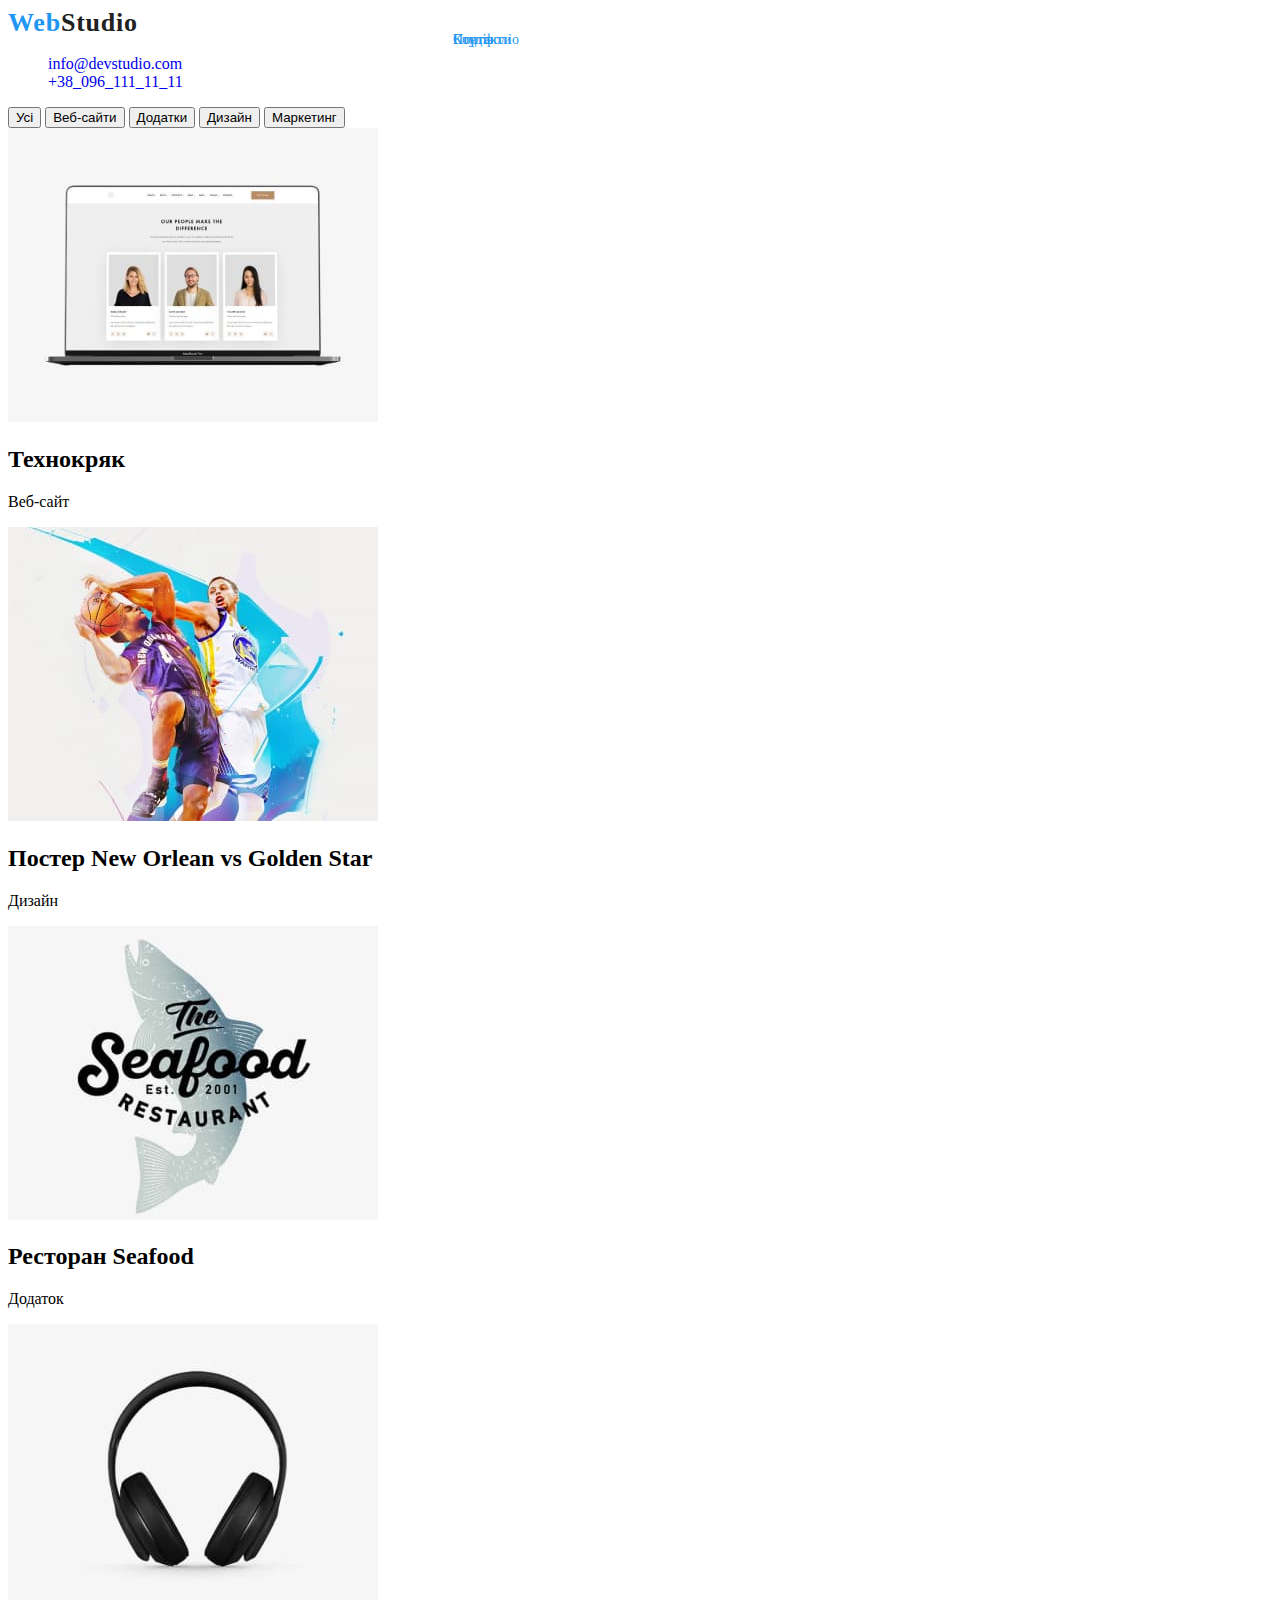
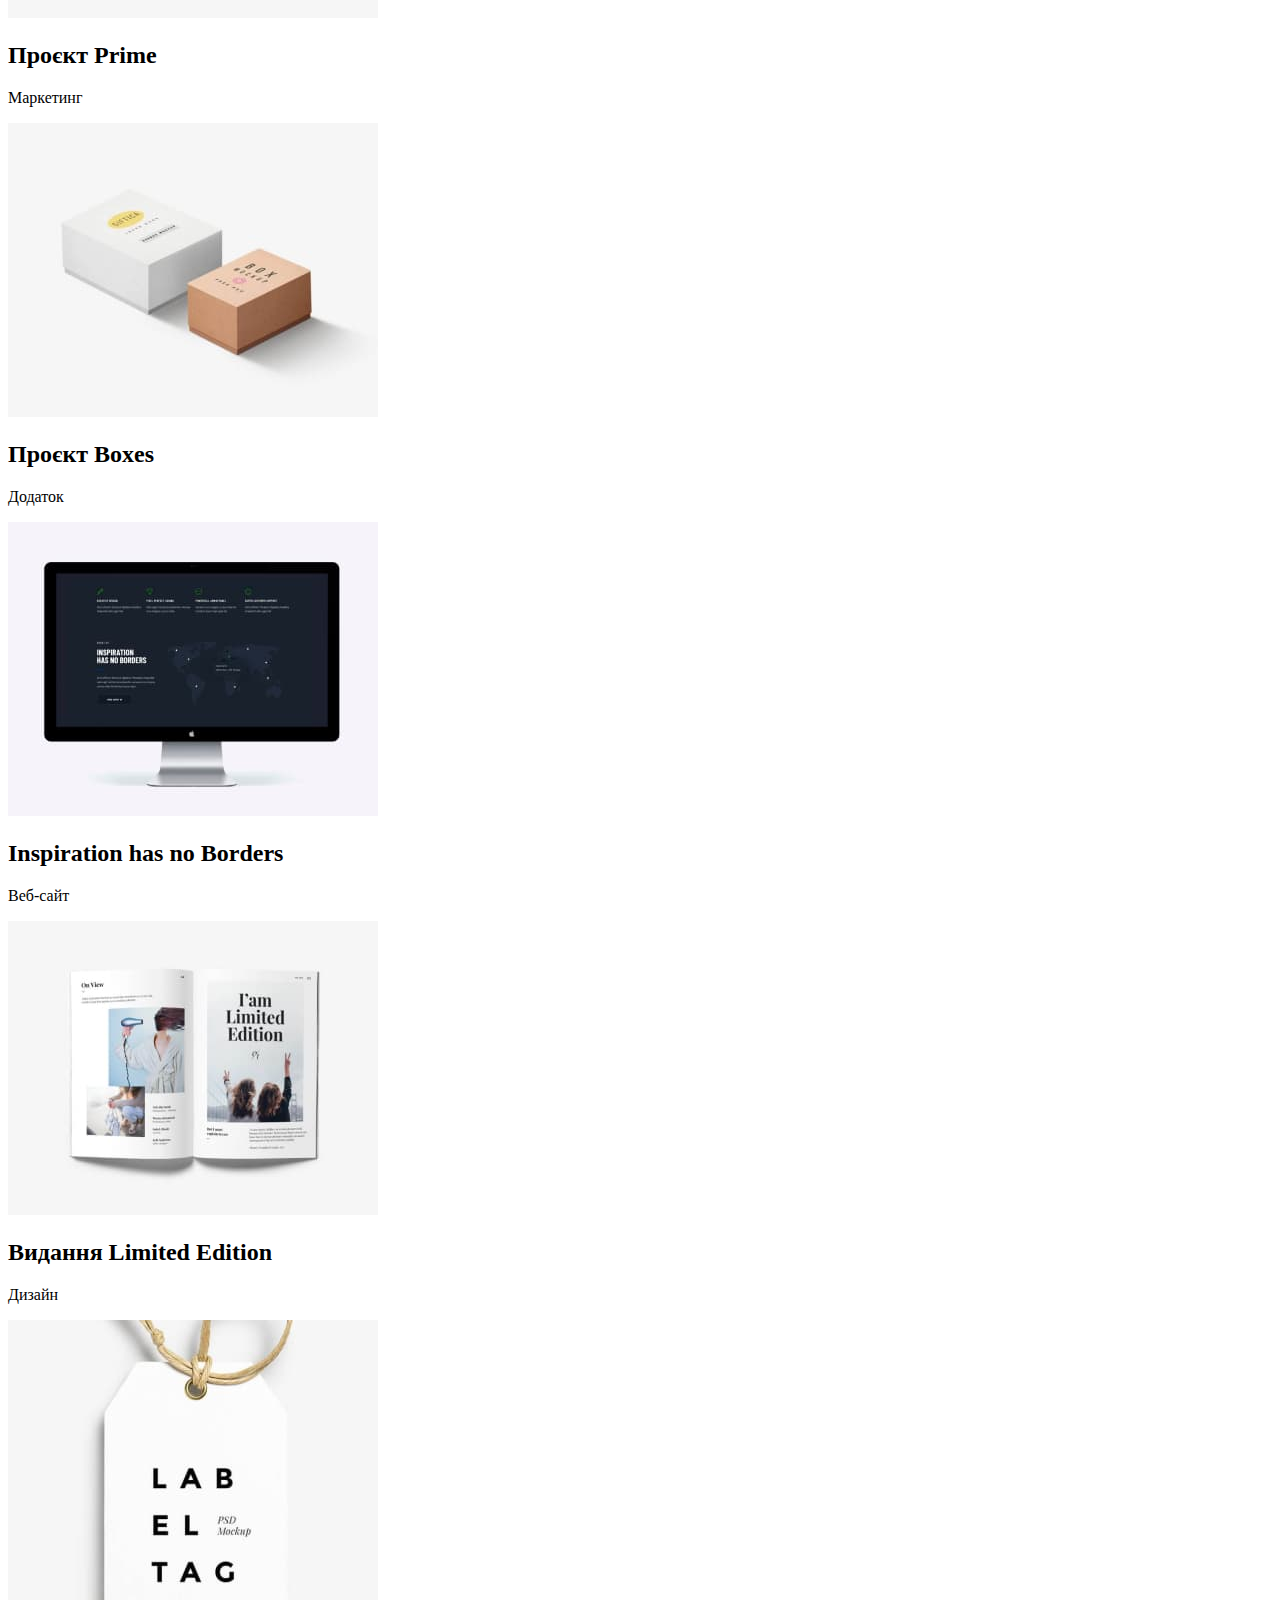
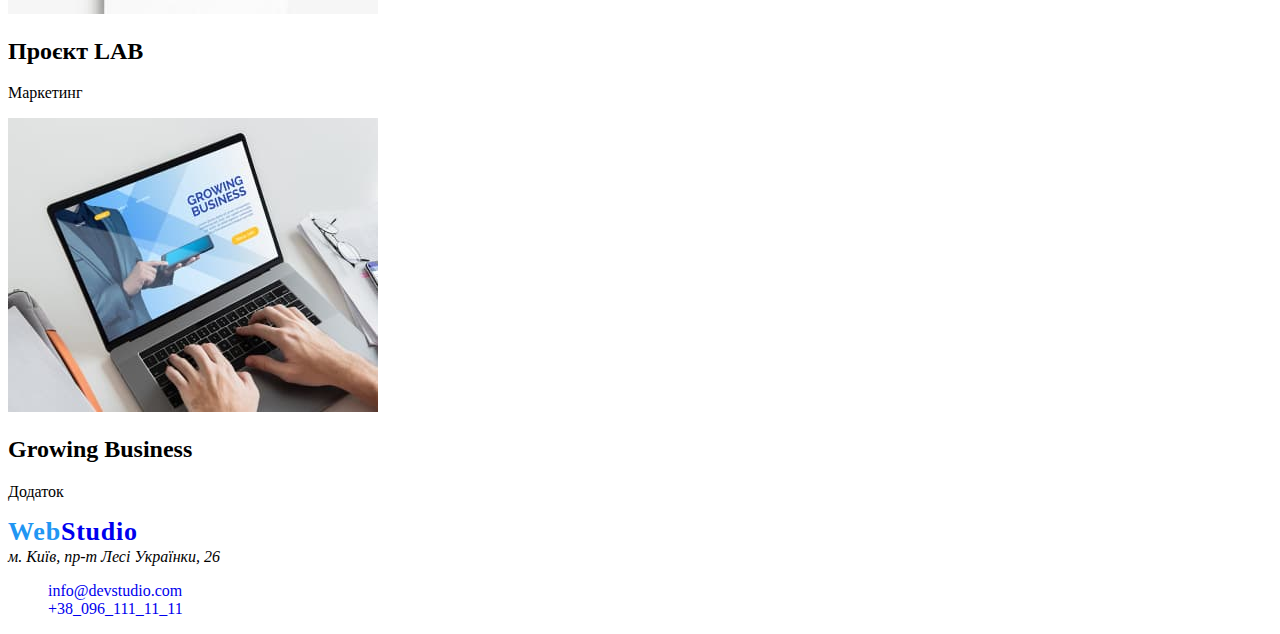
==== portfolio.html @ 914f472a "no apdate" ====
<!DOCTYPE html>
<html lang="uk">

<head>
    <meta charset="UTF-8">
    <meta http-equiv="X-UA-Compatible" content="IE=edge">
    <meta name="viewport" content="width=device-width, initial-scale=1.0">
    <title>Портфоліо</title>

    <link href="https: //fonts.googleapis.com/css2?family= Raleway :wght@700 & display=swap" rel="stylesheet">
    <link
        href="https: //fonts.googleapis.com/css2?family= Roboto & display семья = Робото: вес @ 400; 500; 700; 900 & swap"
        rel="stylesheet">
    <link href="https://fonts.googleapis.com/css2?family=Oleo+Script:wght@400;700&display=swap" rel="stylesheet">
    <link rel="stylesheet" href="./css/style.css">
</head>


<body>
    <header>
        <a href="./">
            <span class="logo-web">Web</span><span class="logo-studio">Studio</span>
        </a>
        <nav class="nav">
            <ul class="site-nav">
                <li><a href="./index.html" class="nav-list">Студія</a></li>
                <li><a href="./portfolio.html" class="nav-list">Портфоліо</a></li>
                <li><a href="" class="nav-list">Контакти</a></li>
            </ul>

            <ul class="List contacts-link">
                <li><a href="mailto:" class="contacts-link">info@devstudio.com</a></li>
                <li><a href="tel:+38_096_111_11_11" class="contacts-link">+38_096_111_11_11</a></li>
            </ul>
        </nav>
    </header>

    <main>
        <button type="button">Усі</button>
        <button type="button">Веб-сайти</button>
        <button type="button">Додатки</button>
        <button type="button">Дизайн</button>
        <button type="button">Маркетинг</button>
        <div>
            <section>
                <img src="./images/img_1.jpg" alt="наші люди роблять різницю" width="370">
                <h2>Технокряк</h2>
                <p>Веб-сайт</p>
            </section>
            <section>
                <img src="./images/img_2.jpg" alt="Постер баскетболу" width="370">
                <h2>Постер New Orlean vs Golden Star</h2>
                <p>Дизайн</p>
            </section>
            <section>
                <img src="./images/img_3.jpg" alt="Ресторан морской їжі" width="370">
                <h2>Ресторан Seafood</h2>
                <p>Додаток</p>
            </section>
            <section>
                <img src="./images/img_4.jpg" alt="чорні навушники" width="370">
                <h2>Проєкт Prime</h2>
                <p>Маркетинг</p>
            </section>
            <section>
                <img src="./images/img_5.jpg" alt="дві коробки" width="370">
                <h2>Проєкт Boxes</h2>
                <p>Додаток</p>
            </section>
            <section>
                <img src="./images/img_6.jpg" alt="чорний монітор" width="370">
                <h2>Inspiration has no Borders</h2>
                <p>Веб-сайт</p>
            </section>
            <section>
                <img src="./images/img_7.jpg" alt="журнал" width="370">
                <h2>Видання Limited Edition</h2>
                <p>Дизайн</p>
            </section>
            <section>
                <img src="./images/img_8.jpg" alt="бірка" width="370">
                <h2>Проєкт LAB</h2>
                <p>Маркетинг</p>
            </section>
            <section>
                <img src="./images/img_9.jpg" alt="ноутбук" width="370">
                <h2>Growing Business</h2>
                <p>Додаток</p>
            </section>

        </div>
    </main>
</body>

<footer class="footer">
    <a href="./">
        <span class="logo-web">Web</span><span class="logo-footer">Studio</span></a>
    <address>м. Київ, пр-т Лесі Українки, 26</address>
    <ul class="List contacts-link">
        <li><a href="mailto:" class="contacts-link">info@devstudio.com</a></li>
        <li><a href="tel:+38_096_111_11_11" class="contacts-link">+38_096_111_11_11</a></li>
    </ul>
</footer>


</html>
---- css/style.css ----
:root {
--primery-text-color: #212121;
--sekondary-text-color:#757575;
--page-color: #F5F5F5;;
--blue-color: #2196F3;
--section-backghround-color: #FFFFFF;
--secondary-backghround-color: #F5F4FA;
--footer-color: #2F303A;
}

ul {
    list-style: none;
}
a {
    text-decoration: none;
}

.vissualy-hidden {
    position: absolute;
    white-space: nowrap;
    width: 1px;
    height: 1px;
    overflow: hidden;
    border: 0;
    padding: 0;
    clip: rect(0 0 0 0);
    clip-path: inset(50%);
    margin: -1px;
}

.page {
background: var(--page-color);
}

/* logo */

.logo-web {
    font-family: 'Raleway';
    color: var(--blue-color);
    font-style: normal;
    font-weight: 700;
    font-size: 26px;
    line-height: 1.19;
    letter-spacing: 0.03em;
}

.logo-studio {
    font-family: 'Raleway';
    color: var(--primery-text-color);
    font-style: normal;
    font-weight: 700;
    font-size: 26px;
    line-height: 1.19;
    letter-spacing: 0.03em;
}


.logo-footer {
    font-family: 'Raleway';
        color: var(--white-color);
        font-style: normal;
        font-weight: 700;
        font-size: 26px;
        line-height: 1.19;
        letter-spacing: 0.03em;
}

 /* Верхня лінія */


.page {
    background-color: var(--white-color);
}

.site-nav :hover :focus
{
    color: var(--blue-color);
}

 .site-nav .nav-list {
    font-family: 'Roboto';
    color: var(--blue-color);
        font-style: normal;
        font-weight: 500;
        font-size: 14px;
        line-height: 1.14;
        letter-spacing: 0.02em;
        position: absolute;
            width: 45px;
            height: 16px;
            left: 453px;
            top: 32px;
 }
 .site-nav .nav-list-clients {
font-family: 'Roboto';
color: var(--primery-text-color);
    font-style: normal;
    font-weight: 500;
    font-size: 14px;
    line-height: 1.14;
    letter-spacing: 0.02em;
    position: absolute;
        width: 72px;
        height: 16px;
        left: 548px;
        top: 32px;
 }

 .site-nav .nav-list-client {
    font-family: 'Roboto';
    color: var(--primery-text-color);
        font-style: normal;
        font-weight: 500;
        font-size: 14px;
        line-height: 1.14;
        letter-spacing: 0.02em;
        position: absolute;
            width: 64px;
            height: 16px;
            left: 670px;
            top: 32px;
 }

 .list-contacts .contacts-link {
    font-family: 'Roboto';
    color: var(--blue-color);
        font-style: normal;
        font-weight: 500;
        font-size: 14px;
        line-height: 1.14;
        letter-spacing: 0.02em;
        position: absolute;
            width: 135px;
            height: 16px;
            left: 1078px;
            top: 32px;

 }
 .list-contacts .contact-link {
        font-family: 'Roboto';
        color: var(--sekondary-text-color);
        font-style: normal;
        font-weight: 500;
        font-size: 14px;
        line-height: 16px;
        letter-spacing: 0.02em;
            position: absolute;
                width: 122px;
                height: 16px;
                left: 1263px;
                top: 32px;
 }

 /* Шапка */


.hero-title {
        font-family: 'Roboto';
        color: var(--section-backghround-color);
        font-style: normal;
        font-weight: 900;
        font-size: 44px;
        line-height: 1.36 ;
        text-align: center;
        letter-spacing: 0.06em;
        text-transform: uppercase;
        left: 28.25%;
            right: 28.25%;
            top: 33.33%;
            bottom: 46.67%;
}

.order-button {
        font-family: 'Roboto';
        color: var(--white-color);
        background: var(--blue-color);
        font-style: normal;
        font-weight: 700;
        font-size: 16px;
        line-height: 1.8 ;
        display: flex;
        align-items: center;
        text-align: center;
        letter-spacing: 0.06em;
        left: 45.25%;
            right: 45.25%;
            top: 60%;
            bottom: 35%;
}

.hero {
    background: var(--footer-color);
    position: absolute;
    width: 1600px;
    height: 600px;
    left: 0px;
    top: 80px;
}

/* Особливості */

 .section .vissualy-hidden

.section-title {
    position: absolute;
        width: 270px;
        height: 16px;
        left: 215px;
        top: 774px;
    
        font-family: 'Roboto';
        font-style: normal;
        font-weight: 700;
        font-size: 14px;
        line-height: 1.14;
        letter-spacing: 0.03em;
        text-transform: uppercase;
}

.subtitle {
    position: absolute;
        width: 270px;
        height: 72px;
        left: 215px;
        top: 800px;
    
        font-family: 'Roboto';
        font-style: normal;
        font-weight: 400;
        font-size: 14px;
        line-height: 1.7;
        letter-spacing: 0.03em;
}
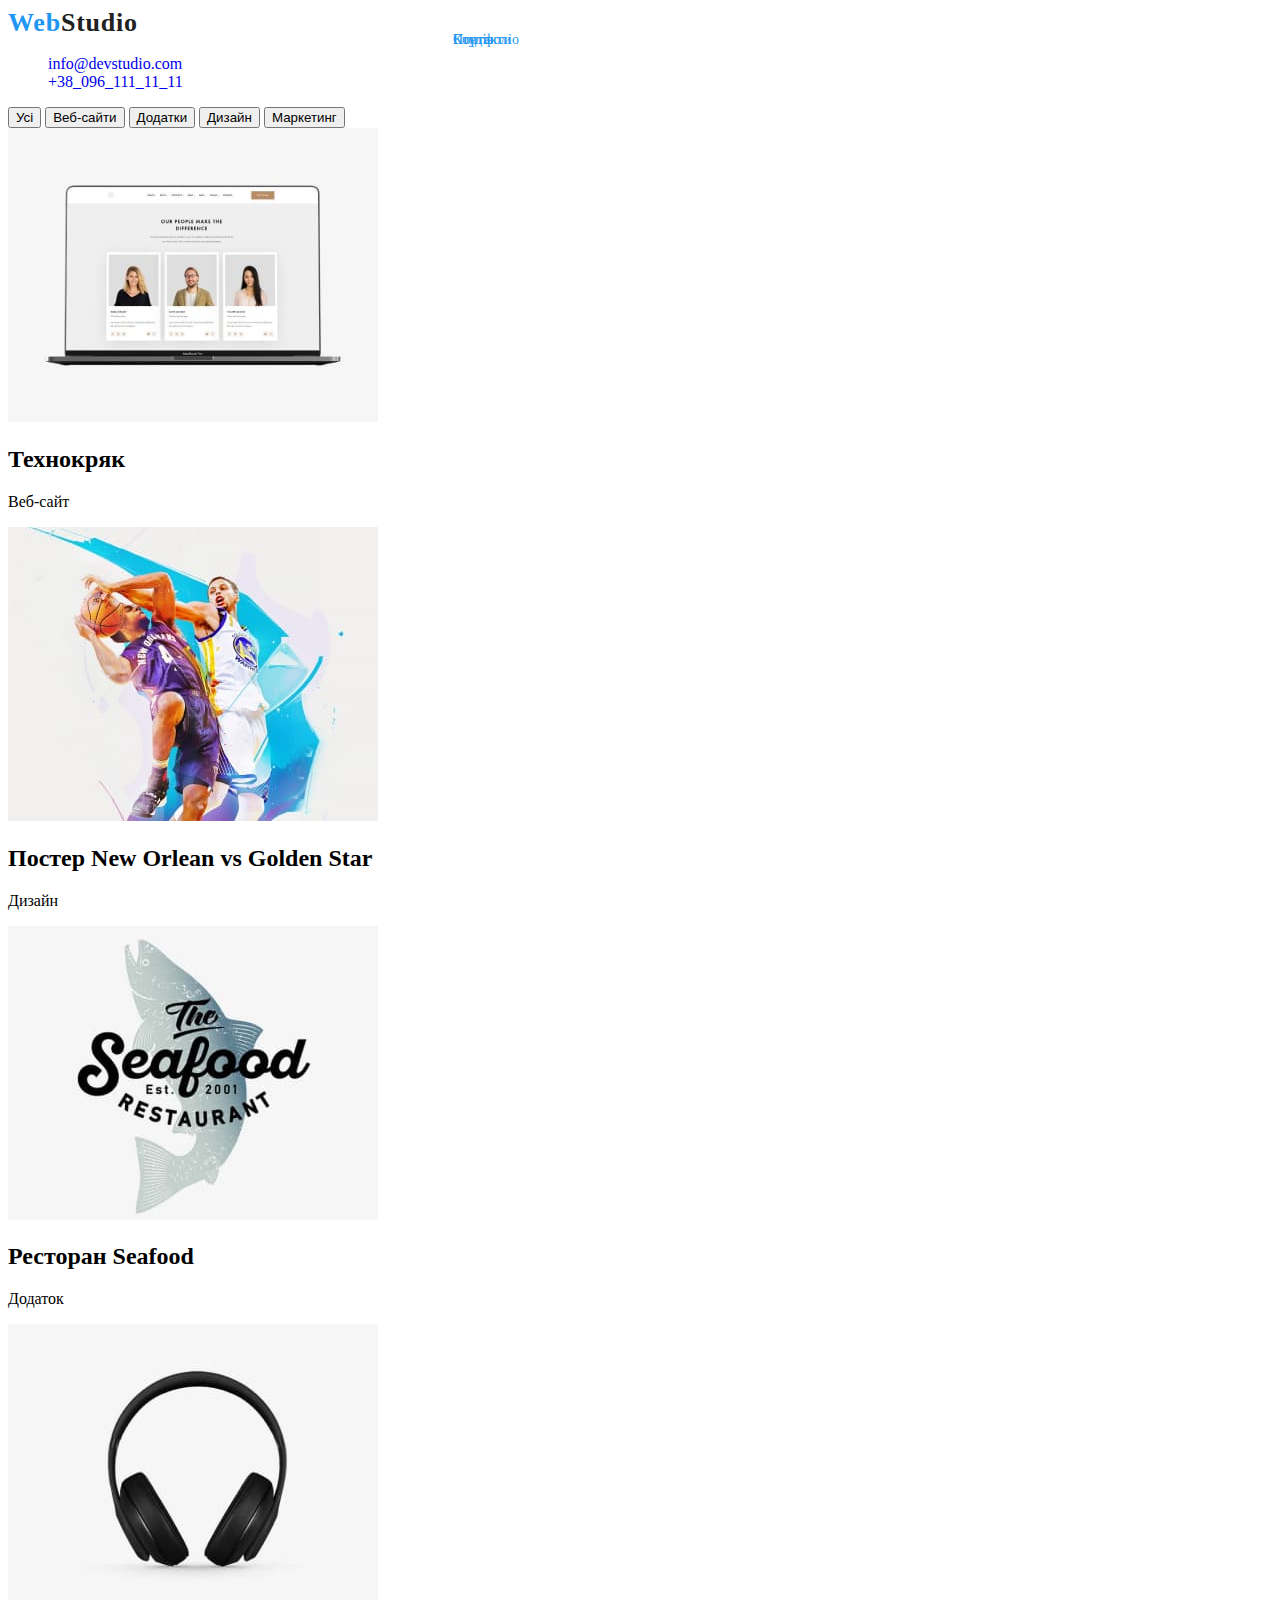
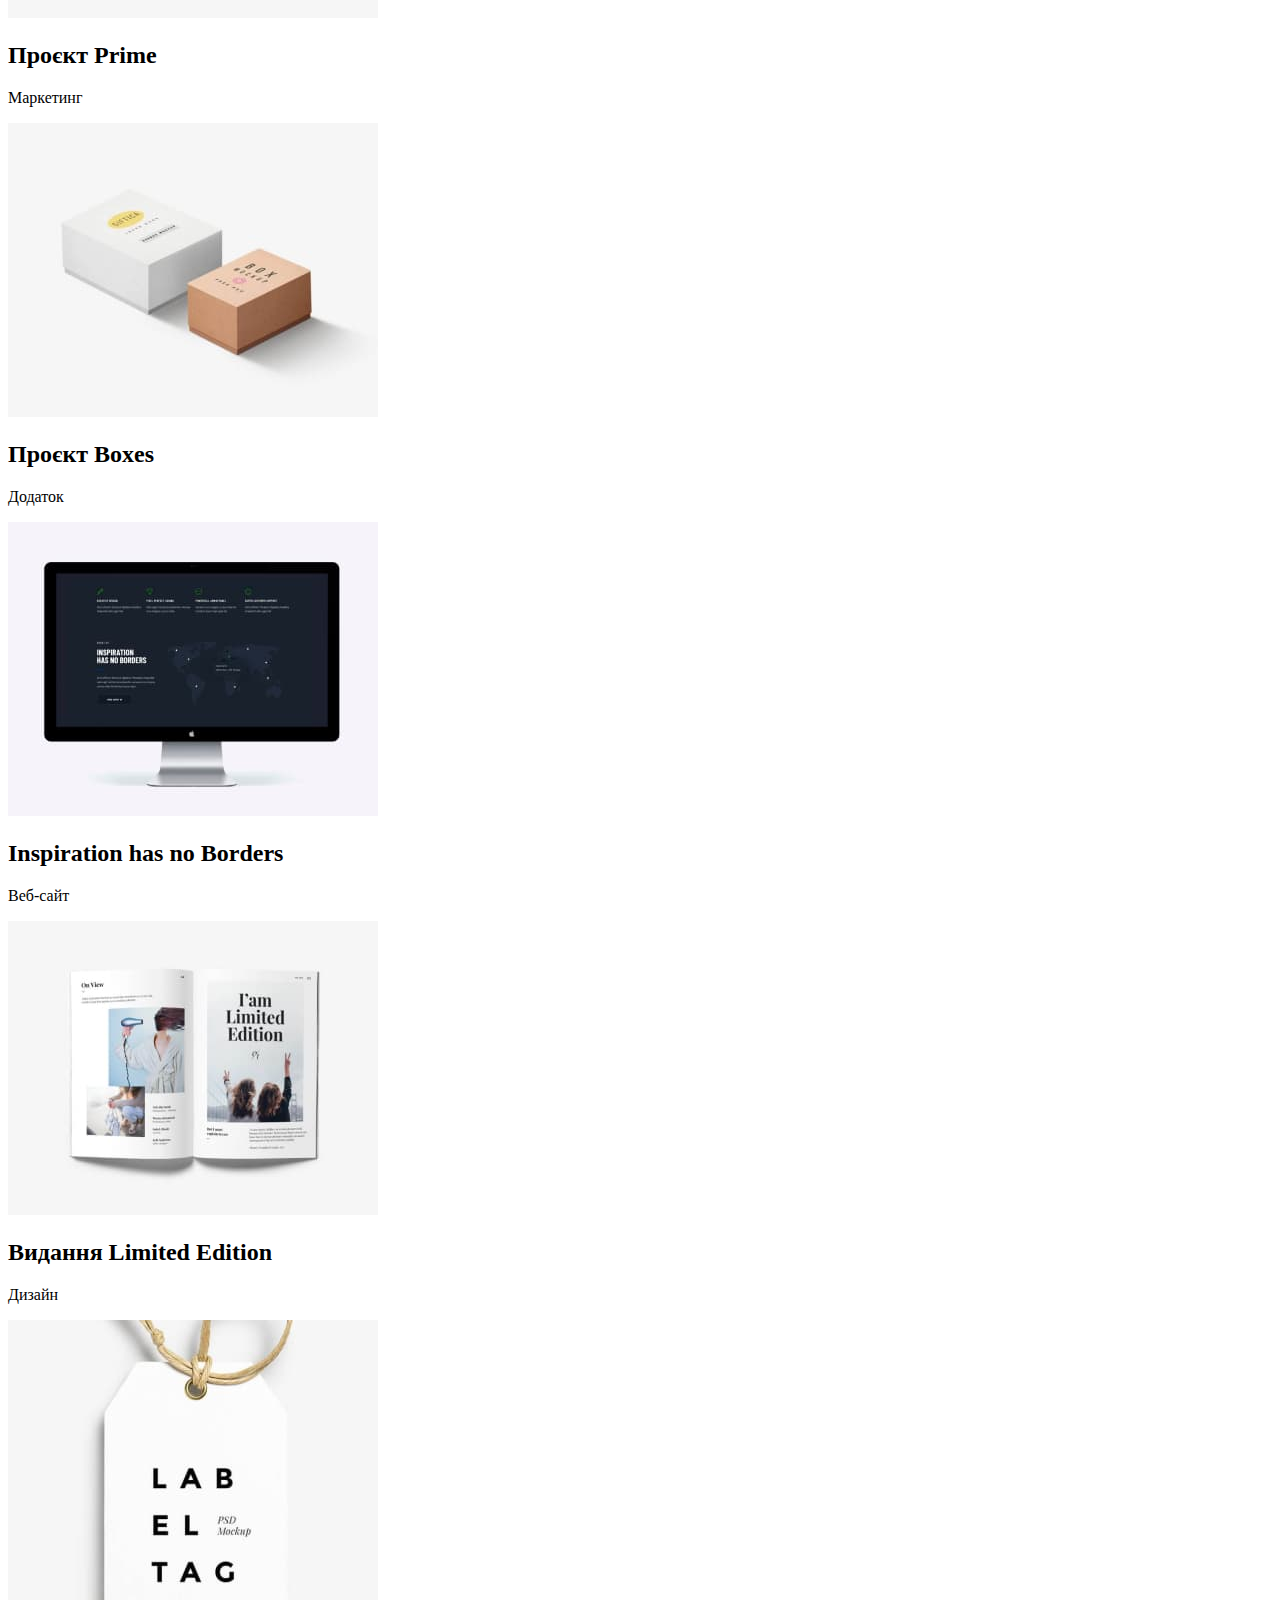
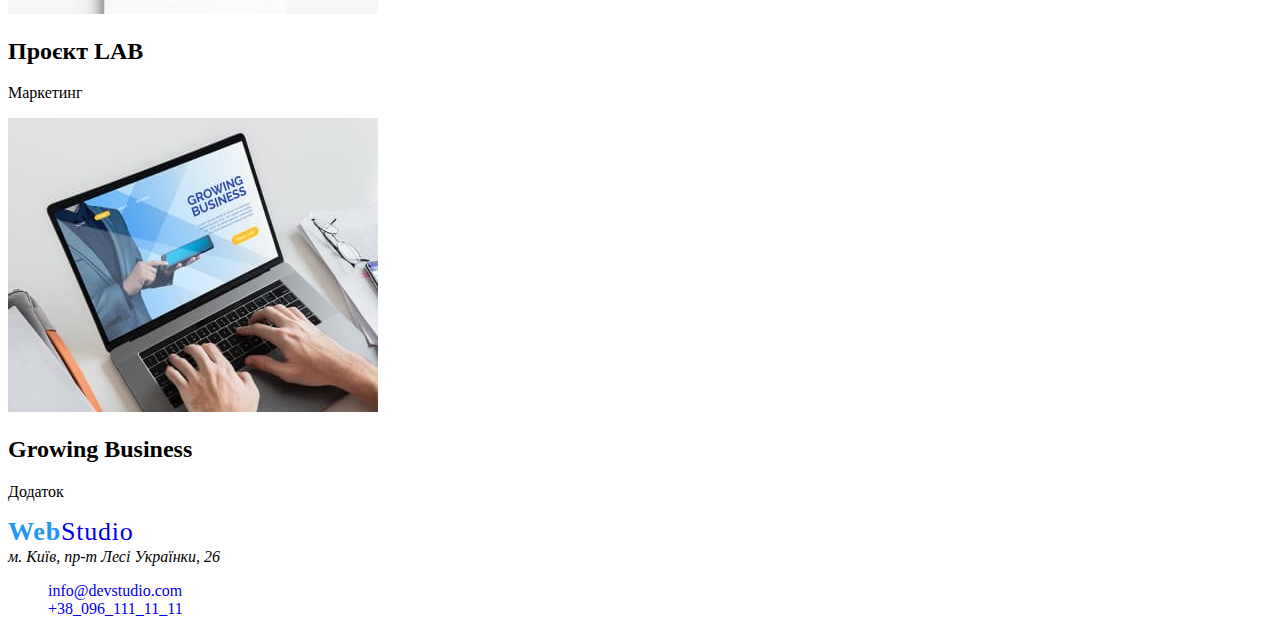
==== commit 58e671d4: "12" ====
--- a/portfolio.html
+++ b/portfolio.html
@@ -17,7 +17,7 @@
 
 
 <body>
-    <header>
+    <header class="page-header">
         <a href="./">
             <span class="logo-web">Web</span><span class="logo-studio">Studio</span>
         </a>
--- a/css/style.css
+++ b/css/style.css
@@ -57,19 +57,19 @@
 
 .logo-footer {
     font-family: 'Raleway';
-        color: var(--white-color);
-        font-style: normal;
-        font-weight: 700;
-        font-size: 26px;
-        line-height: 1.19;
-        letter-spacing: 0.03em;
+        color:var(--section-backghround-color)
+            font-style; normal:
+                font-weight: 700;
+                font-size: 26px;
+                line-height: 1.19;
+                letter-spacing: 0.03em;
 }
 
  /* Верхня лінія */
 
 
 .page {
-    background-color: var(--white-color);
+    background-color: var(--page-color)
 }
 
 .site-nav :hover :focus
@@ -145,29 +145,27 @@
         line-height: 16px;
         letter-spacing: 0.02em;
             position: absolute;
-                width: 122px;
-                height: 16px;
-                left: 1263px;
-                top: 32px;
+            width: 122px;
+            height: 16px;
+            left: 1263px;
+            top: 32px;
  }
 
  /* Шапка */
 
+ .container {
+            color: var(--section-backghround-color);
+    background: var(--footer-color);
+ }
 
 .hero-title {
-        font-family: 'Roboto';
-        color: var(--section-backghround-color);
-        font-style: normal;
         font-weight: 900;
         font-size: 44px;
         line-height: 1.36 ;
         text-align: center;
         letter-spacing: 0.06em;
-        text-transform: uppercase;
-        left: 28.25%;
-            right: 28.25%;
-            top: 33.33%;
-            bottom: 46.67%;
+            text-transform: uppercase;
+
 }
 
 .order-button {
@@ -178,35 +176,19 @@
         font-weight: 700;
         font-size: 16px;
         line-height: 1.8 ;
-        display: flex;
-        align-items: center;
         text-align: center;
-        letter-spacing: 0.06em;
-        left: 45.25%;
-            right: 45.25%;
-            top: 60%;
-            bottom: 35%;
 }
 
 .hero {
-    background: var(--footer-color);
-    position: absolute;
+
     width: 1600px;
     height: 600px;
-    left: 0px;
-    top: 80px;
+
 }
 
 /* Особливості */
 
- .section .vissualy-hidden
-
 .section-title {
-    position: absolute;
-        width: 270px;
-        height: 16px;
-        left: 215px;
-        top: 774px;
     
         font-family: 'Roboto';
         font-style: normal;
@@ -218,11 +200,6 @@
 }
 
 .subtitle {
-    position: absolute;
-        width: 270px;
-        height: 72px;
-        left: 215px;
-        top: 800px;
     
         font-family: 'Roboto';
         font-style: normal;
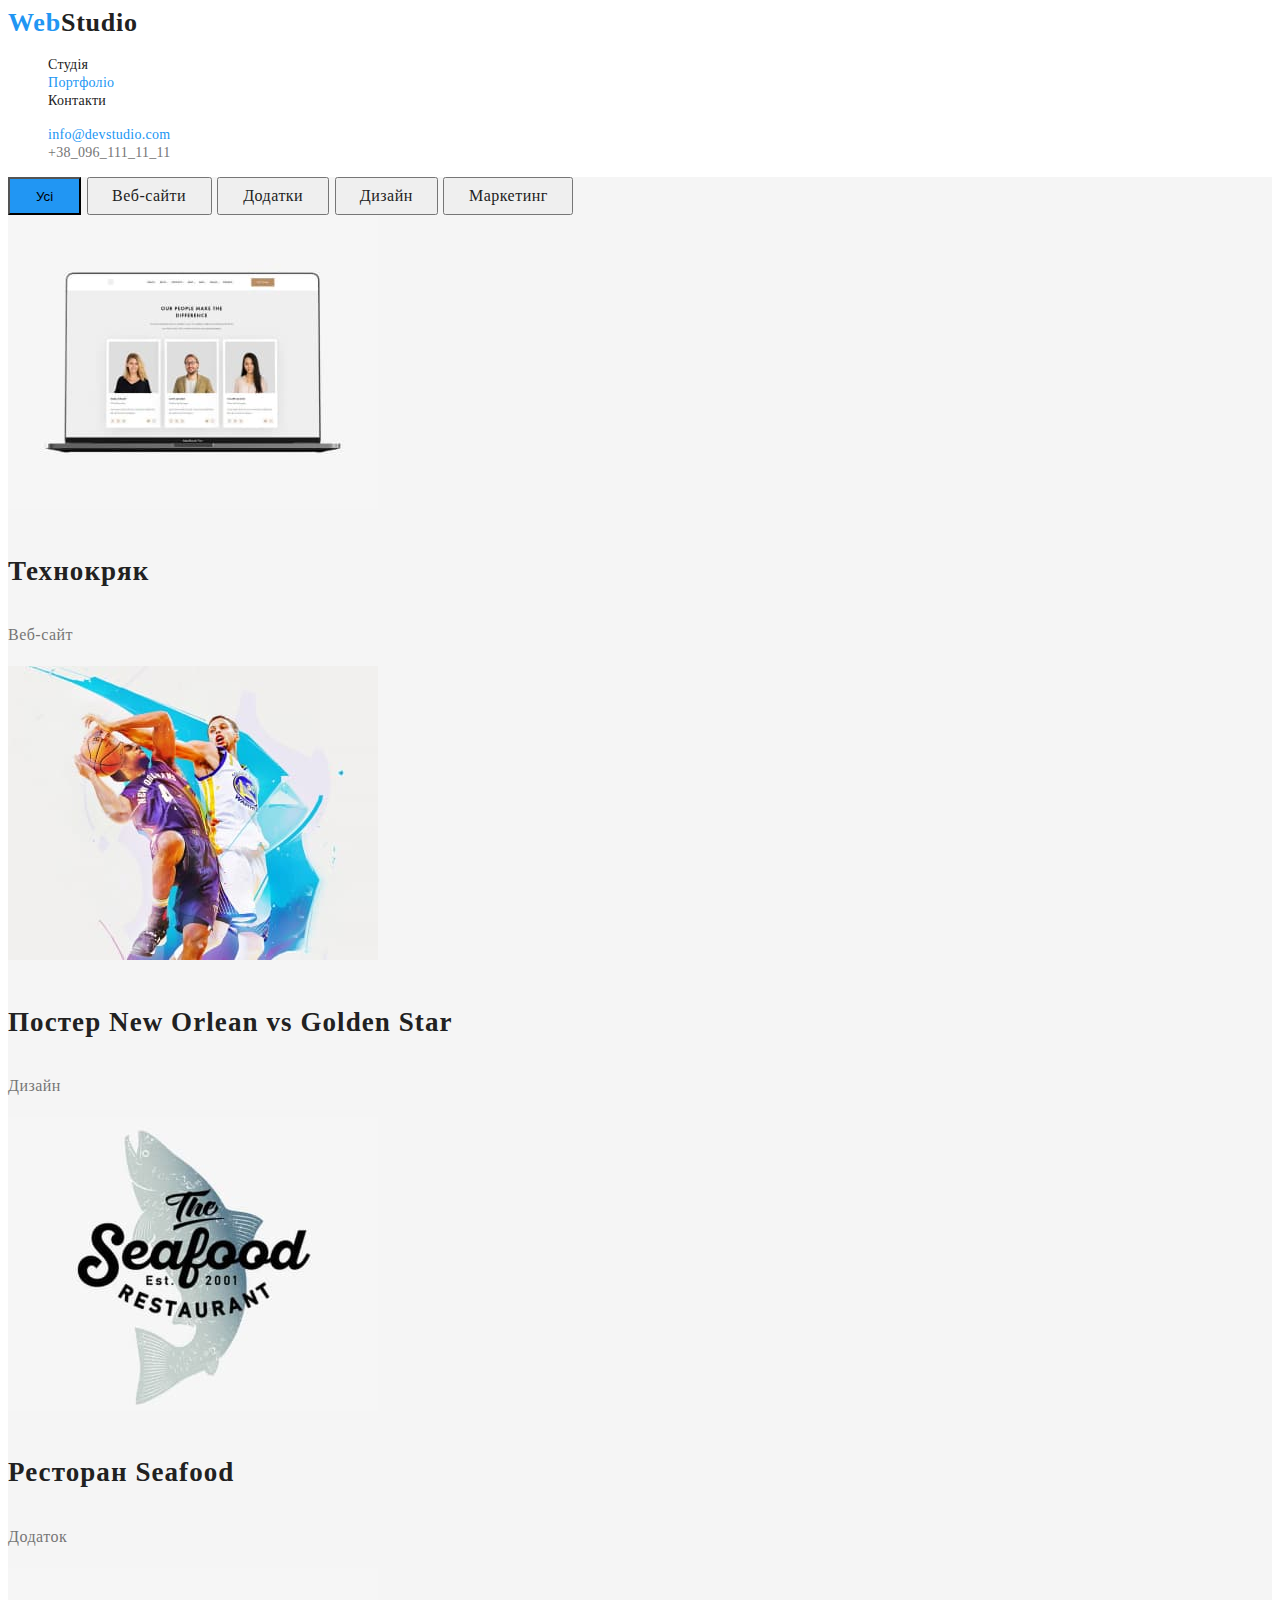
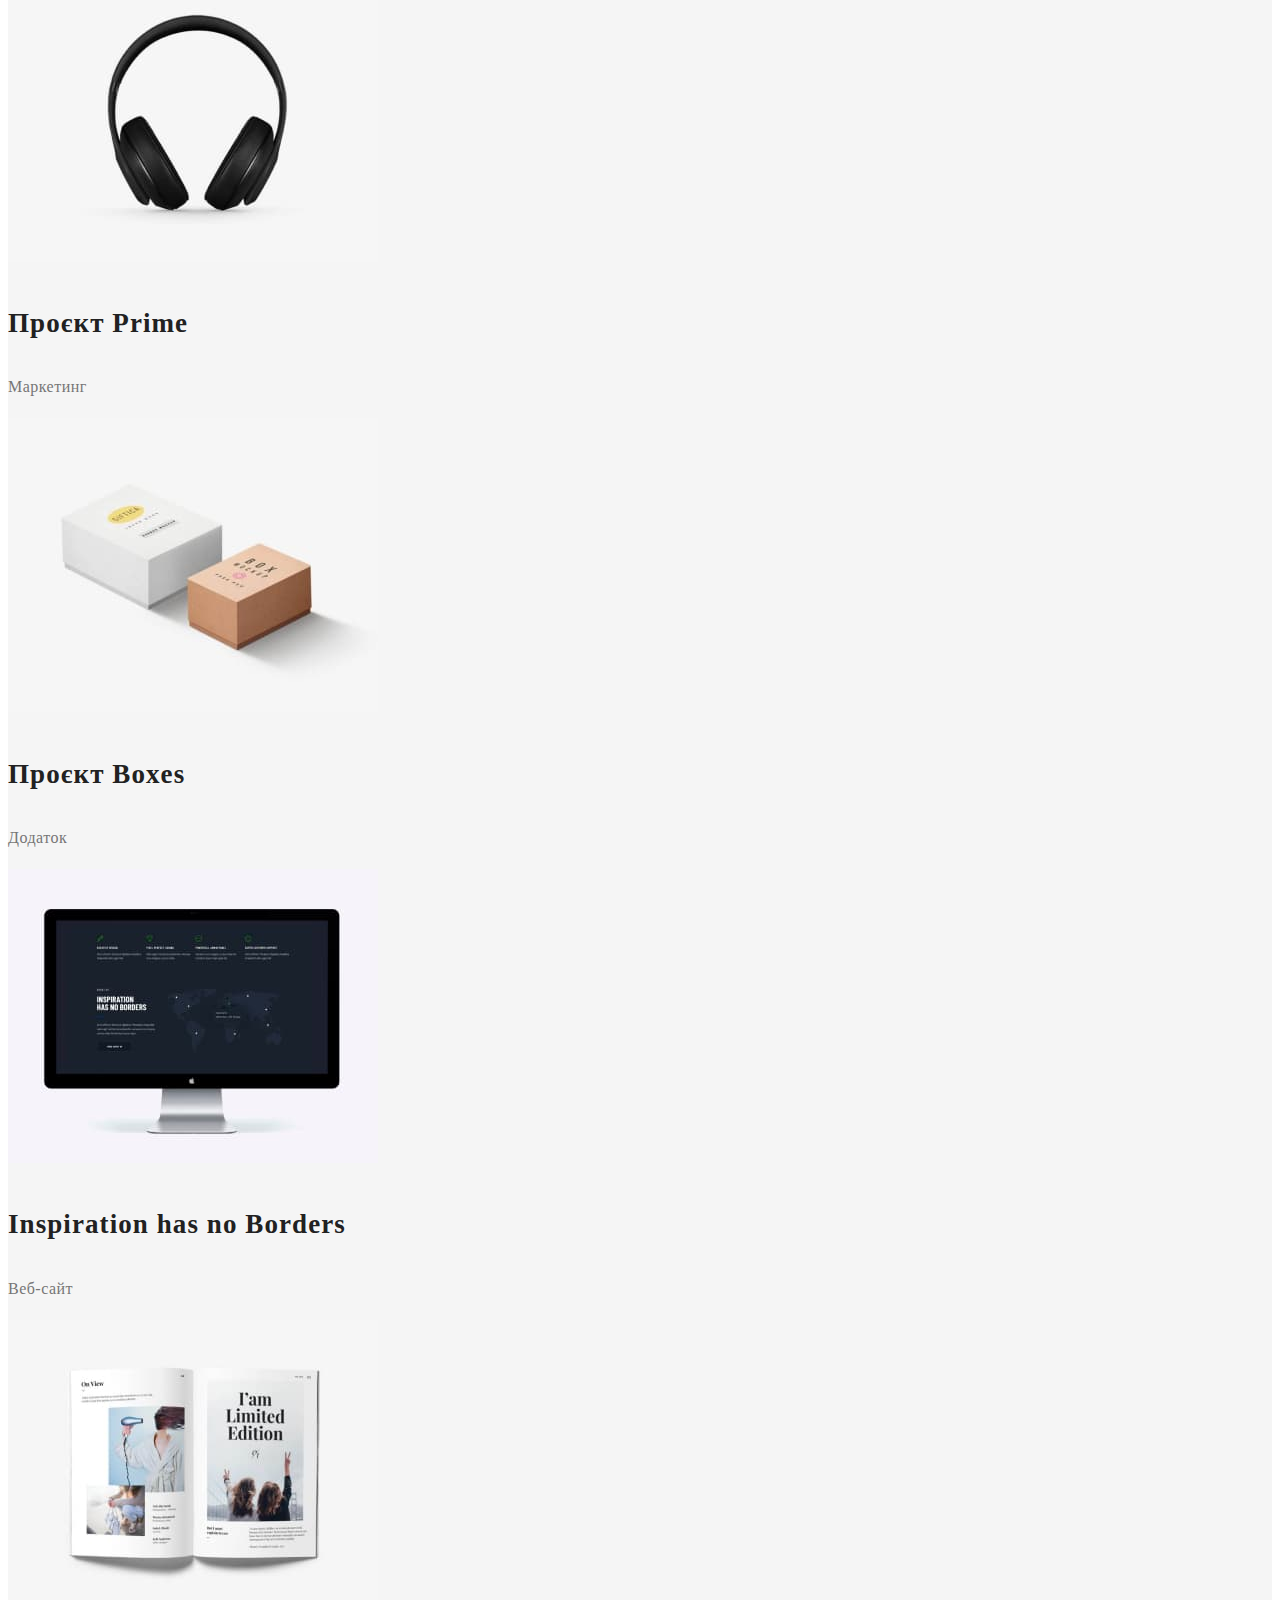
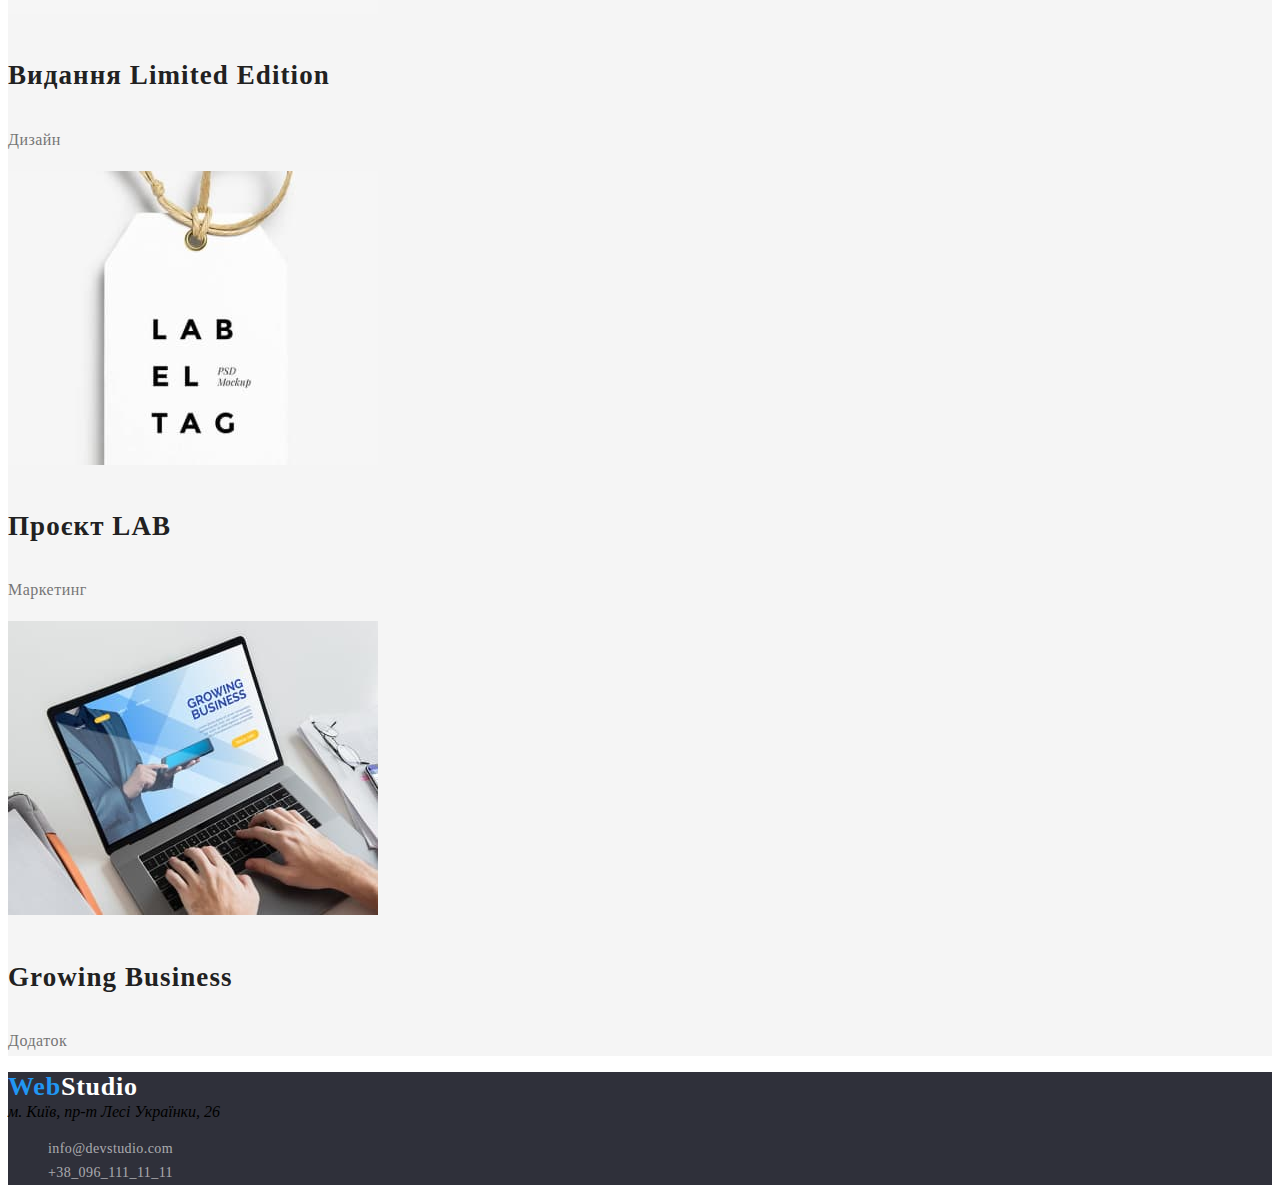
==== commit dda253e7: "update css" ====
--- a/portfolio.html
+++ b/portfolio.html
@@ -23,69 +23,69 @@
         </a>
         <nav class="nav">
             <ul class="site-nav">
-                <li><a href="./index.html" class="nav-list">Студія</a></li>
-                <li><a href="./portfolio.html" class="nav-list">Портфоліо</a></li>
-                <li><a href="" class="nav-list">Контакти</a></li>
+                <li><a href="./index.html" class="nav-studio">Студія</a></li>
+                <li><a href="./portfolio.html" class="list-clients">Портфоліо</a></li>
+                <li><a href="" class="nav-list-client">Контакти</a></li>
             </ul>
 
-            <ul class="List contacts-link">
+            <ul class="list-contacts">
                 <li><a href="mailto:" class="contacts-link">info@devstudio.com</a></li>
-                <li><a href="tel:+38_096_111_11_11" class="contacts-link">+38_096_111_11_11</a></li>
+                <li><a href="tel:+38_096_111_11_11" class="contact-link">+38_096_111_11_11</a></li>
             </ul>
         </nav>
     </header>
 
-    <main>
-        <button type="button">Усі</button>
-        <button type="button">Веб-сайти</button>
-        <button type="button">Додатки</button>
-        <button type="button">Дизайн</button>
-        <button type="button">Маркетинг</button>
+    <main class="main">
+        <button class="button" type="button">Усі</button>
+        <button class="btn" type="button">Веб-сайти</button>
+        <button class="control" type="button">Додатки</button>
+        <button class="dropdown" type="button">Дизайн</button>
+        <button class="type-btn" type="button">Маркетинг</button>
         <div>
             <section>
                 <img src="./images/img_1.jpg" alt="наші люди роблять різницю" width="370">
                 <h2>Технокряк</h2>
-                <p>Веб-сайт</p>
+                <p class="aside">Веб-сайт</p>
             </section>
             <section>
                 <img src="./images/img_2.jpg" alt="Постер баскетболу" width="370">
                 <h2>Постер New Orlean vs Golden Star</h2>
-                <p>Дизайн</p>
+                <p class="aside">Дизайн</p>
             </section>
             <section>
                 <img src="./images/img_3.jpg" alt="Ресторан морской їжі" width="370">
                 <h2>Ресторан Seafood</h2>
-                <p>Додаток</p>
+                <p class="aside">Додаток</p>
             </section>
             <section>
                 <img src="./images/img_4.jpg" alt="чорні навушники" width="370">
                 <h2>Проєкт Prime</h2>
-                <p>Маркетинг</p>
+                <p class="aside">Маркетинг</p>
             </section>
             <section>
                 <img src="./images/img_5.jpg" alt="дві коробки" width="370">
                 <h2>Проєкт Boxes</h2>
-                <p>Додаток</p>
+                <p class="aside">Додаток</p>
             </section>
             <section>
                 <img src="./images/img_6.jpg" alt="чорний монітор" width="370">
                 <h2>Inspiration has no Borders</h2>
-                <p>Веб-сайт</p>
+                <p class="aside">Веб-сайт</p>
             </section>
             <section>
                 <img src="./images/img_7.jpg" alt="журнал" width="370">
                 <h2>Видання Limited Edition</h2>
-                <p>Дизайн</p>
+                <p class="aside">Дизайн</p>
             </section>
             <section>
                 <img src="./images/img_8.jpg" alt="бірка" width="370">
                 <h2>Проєкт LAB</h2>
-                <p>Маркетинг</p>
+                <p class="aside">Маркетинг</p>
             </section>
             <section>
                 <img src="./images/img_9.jpg" alt="ноутбук" width="370">
                 <h2>Growing Business</h2>
-                <p>Додаток</p>
+                <p class="aside">Додаток</p>
             </section>
 
         </div>
@@ -95,10 +95,10 @@
 <footer class="footer">
     <a href="./">
         <span class="logo-web">Web</span><span class="logo-footer">Studio</span></a>
-    <address>м. Київ, пр-т Лесі Українки, 26</address>
+    <address class="addres">м. Київ, пр-т Лесі Українки, 26</address>
     <ul class="List contacts-link">
-        <li><a href="mailto:" class="contacts-link">info@devstudio.com</a></li>
-        <li><a href="tel:+38_096_111_11_11" class="contacts-link">+38_096_111_11_11</a></li>
+        <li><a href="mailto:" class="mail">info@devstudio.com</a></li>
+        <li><a href="tel:+38_096_111_11_11" class="number">+38_096_111_11_11</a></li>
     </ul>
 </footer>
 
--- a/css/style.css
+++ b/css/style.css
@@ -57,12 +57,12 @@
 
 .logo-footer {
     font-family: 'Raleway';
-        color:var(--section-backghround-color)
-            font-style; normal:
-                font-weight: 700;
-                font-size: 26px;
-                line-height: 1.19;
-                letter-spacing: 0.03em;
+        color:var(--section-backghround-color);
+    font-style: normal;
+        font-weight: 700;
+        font-size: 26px;
+        line-height: 1.19;
+        letter-spacing: 0.03em;
 }
 
  /* Верхня лінія */
@@ -72,7 +72,8 @@
     background-color: var(--page-color)
 }
 
-.site-nav :hover :focus
+.page-haeder .site-nav:hover,
+.page-haeder .site-nav:focus
 {
     color: var(--blue-color);
 }
@@ -85,11 +86,7 @@
         font-size: 14px;
         line-height: 1.14;
         letter-spacing: 0.02em;
-        position: absolute;
-            width: 45px;
-            height: 16px;
-            left: 453px;
-            top: 32px;
+
  }
  .site-nav .nav-list-clients {
 font-family: 'Roboto';
@@ -99,11 +96,7 @@
     font-size: 14px;
     line-height: 1.14;
     letter-spacing: 0.02em;
-    position: absolute;
-        width: 72px;
-        height: 16px;
-        left: 548px;
-        top: 32px;
+
  }
 
  .site-nav .nav-list-client {
@@ -114,11 +107,7 @@
         font-size: 14px;
         line-height: 1.14;
         letter-spacing: 0.02em;
-        position: absolute;
-            width: 64px;
-            height: 16px;
-            left: 670px;
-            top: 32px;
+
  }
 
  .list-contacts .contacts-link {
@@ -129,11 +118,7 @@
         font-size: 14px;
         line-height: 1.14;
         letter-spacing: 0.02em;
-        position: absolute;
-            width: 135px;
-            height: 16px;
-            left: 1078px;
-            top: 32px;
+
 
  }
  .list-contacts .contact-link {
@@ -144,11 +129,7 @@
         font-size: 14px;
         line-height: 16px;
         letter-spacing: 0.02em;
-            position: absolute;
-            width: 122px;
-            height: 16px;
-            left: 1263px;
-            top: 32px;
+
  }
 
  /* Шапка */
@@ -176,7 +157,6 @@
         font-weight: 700;
         font-size: 16px;
         line-height: 1.8 ;
-        text-align: center;
 }
 
 .hero {
@@ -188,23 +168,284 @@
 
 /* Особливості */
 
-.section-title {
-    
-        font-family: 'Roboto';
+.section {
+    background: var(--page-color);
+font-family: 'Roboto';
+    font-style: normal;
+    font-weight: 700;
+    font-size: 14px;
+    line-height: 1.14;
+    letter-spacing: 0.03em;
+
+}
+
+.subtitle {
+    color: var(--sekondary-text-color);
+        font-family: 'Roboto';
+        font-style: normal;
+        font-weight: 400;
+        font-size: 14px;
+        line-height: 1.7;
+        letter-spacing: 0.03em;
+}
+/* УВАГА ДО ДЕТАЛЕЙ */
+
+.excerpt {
+
+    width: 270px;
+    height: 16px;
+    left: 215px;
+    top: 774px;
+}
+
+.text {
+
+        width: 270px;
+        height: 72px;
+        left: 215px;
+        top: 800px;
+}
+
+/* ПУНКТУАЛЬНІСТЬ */
+.quote {
+
+    width: 270px;
+    height: 16px;
+    left: 515px;
+    top: 774px;
+}
+
+.excerp {
+
+        width: 270px;
+        height: 48px;
+        left: 515px;
+        top: 800px;
+}
+
+/* ПЛАНУВАННЯ */
+.slogan {
+
+    width: 270px;
+    height: 16px;
+    left: 815px;
+    top: 774px;
+}
+
+.lead {
+
+        width: 270px;
+        height: 48px;
+        left: 815px;
+        top: 800px;
+}
+
+/* СУЧАСНІ ТЕХНОЛОГІЇ */
+.tehnology {
+
+    width: 270px;
+    height: 16px;
+    left: 1115px;
+    top: 774px;
+}
+
+.tagline {
+
+        width: 270px;
+        height: 72px;
+        left: 1115px;
+        top: 800px;
+}
+
+/* Чим ми займаємося */
+.subject {
+        font-family: 'Roboto';
+            color: var(--primery-text-color);
+            font-style: normal;
+            font-weight: 700;
+        font-size: 36px;
+        line-height: 1.16;
+        text-align: center;
+        letter-spacing: 0.03em;
+        
+}
+
+
+.bg {
+    font-family: 'Roboto';
+    color: var(--primery-text-color);
         font-style: normal;
         font-weight: 700;
+        font-size: 36px;
+        line-height: 1.16;
+        text-align: center;
+        letter-spacing: 0.03em;
+
+}
+
+/* підвал*/
+
+.address {
+    font-family: 'Roboto';
+    color: var(--section-backghround-color);
+        font-style: normal;
+        font-weight: 400;
+        font-size: 14px;
+        line-height: 1.71;
+        letter-spacing: 0.03em;
+}
+
+.mail {
+    font-family: 'Roboto';
+color: rgba(255, 255, 255, 0.6);
+        font-style: normal;
+        font-weight: 400;
+        font-size: 14px;
+        line-height: 1.71;
+        letter-spacing: 0.03em;
+}
+
+.number {
+    font-family: 'Roboto';
+    color: rgba(255, 255, 255, 0.6);
+        font-style: normal;
+        font-weight: 400;
+        font-size: 14px;
+        line-height: 1.71;
+        letter-spacing: 0.03em;
+}
+footer {
+    background-color: var(--footer-color);
+}
+
+
+/* Портфоліо */
+
+
+
+.list-clients {
+    font-family: 'Roboto';
+    color: var(--blue-color);
+        font-style: normal;
+        font-weight: 500;
         font-size: 14px;
         line-height: 1.14;
-        letter-spacing: 0.03em;
-        text-transform: uppercase;
-}
-
-.subtitle {
-    
-        font-family: 'Roboto';
+        letter-spacing: 0.02em;
+    width: 45px;
+    height: 16px;
+    left: 453px;
+    top: 32px;
+}
+
+.nav-studio {
+        font-family: 'Roboto';
+        color: #212121;
+            font-style: normal;
+            font-weight: 500;
+            font-size: 14px;
+            line-height: 1.14;
+            letter-spacing: 0.02em;
+width: 72px;
+    height: 16px;
+    left: 548px;
+    top: 32px;
+}
+
+
+.nav-list-client {
+font-family: 'Roboto';
+color: var(--primery-text-color);
+    font-style: normal;
+    font-weight: 500;
+    font-size: 14px;
+    line-height: 1.14;
+    letter-spacing: 0.02em;
+width: 72px;
+    height: 16px;
+    left: 548px;
+    top: 32px;
+}
+
+/* кнопки */
+
+.button {
+    background-color: var(--blue-color);
+        width: 73px;
+        height: 38px;
+        top: 174px;
+}
+
+.btn {
+        font-family: 'Roboto';
+            color: var(--primery-text-color);
+            font-style: normal;
+            font-weight: 500;
+            font-size: 16px;
+            line-height: 1.62;
+            letter-spacing: 0.03em;
+width: 125px;
+    height: 38px;
+    top: 174px;
+}
+
+.control {
+        font-family: 'Roboto';
+            color: var(--primery-text-color);
+            font-style: normal;
+            font-weight: 500;
+            font-size: 16px;
+            line-height: 1.62;
+            letter-spacing: 0.03em;
+    width: 112px;
+        height: 38px;
+        top: 174px;
+}
+
+.dropdown {
+        font-family: 'Roboto';
+            color: var(--primery-text-color);
+            font-style: normal;
+            font-weight: 500;
+            font-size: 16px;
+            line-height: 1.62;
+            letter-spacing: 0.03em;
+    width: 103px;
+        height: 38px;
+        top: 174px;
+}
+
+.type-btn {
+    font-family: 'Roboto';
+    color: var(--primery-text-color);
+        font-style: normal;
+        font-weight: 500;
+        font-size: 16px;
+        line-height: 1.62;
+        letter-spacing: 0.03em;
+    width: 130px;
+        height: 38px;
+        top: 174px;
+}
+
+.main {
+    font-family: 'Roboto';
+    background: var(--page-color);
+    color: var(--primery-text-color);
+        font-style: normal;
+        font-weight: 700;
+        font-size: 18px;
+        line-height: 2;
+        letter-spacing: 0.06em;
+
+}
+
+.aside {
+    font-family: 'Roboto';
+    color: var(--sekondary-text-color);
         font-style: normal;
         font-weight: 400;
-        font-size: 14px;
-        line-height: 1.7;
-        letter-spacing: 0.03em;
-}
+        font-size: 16px;
+        line-height: 1.87;
+        letter-spacing: 0.03em;
+
+}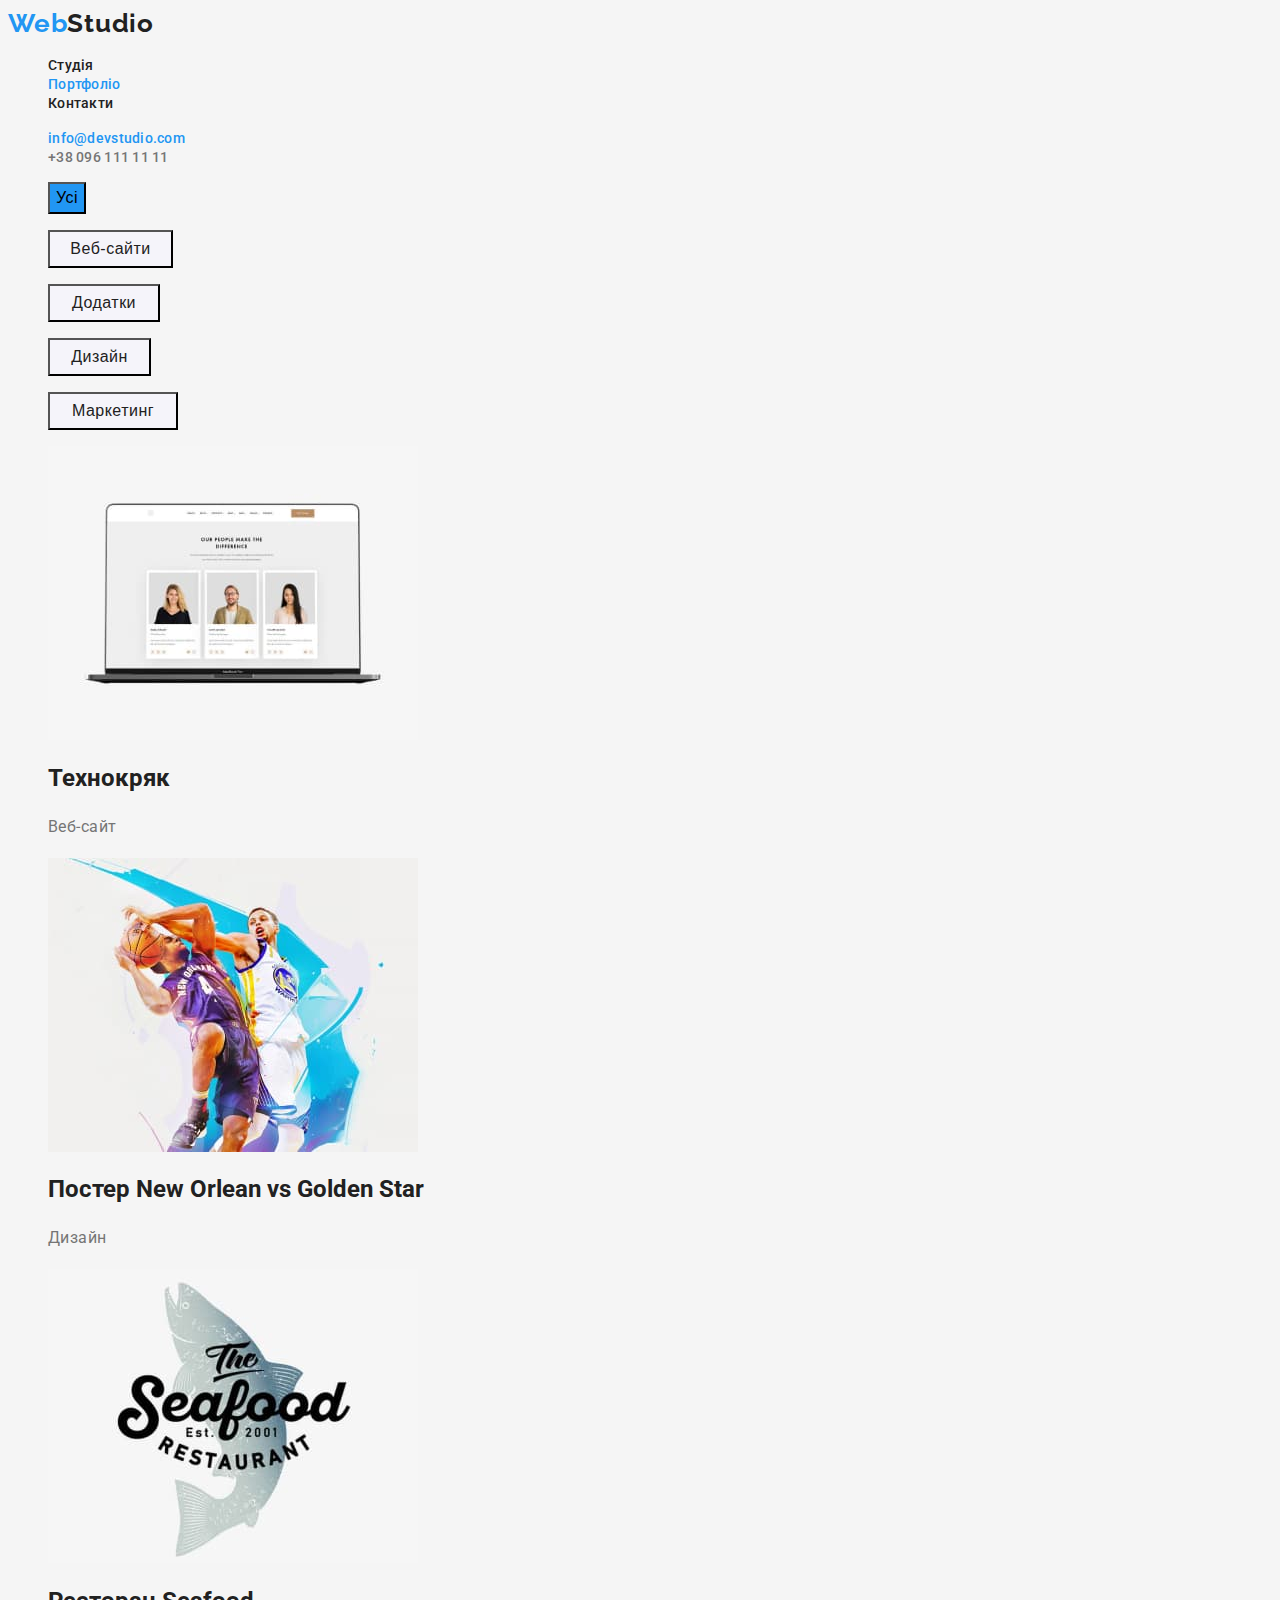
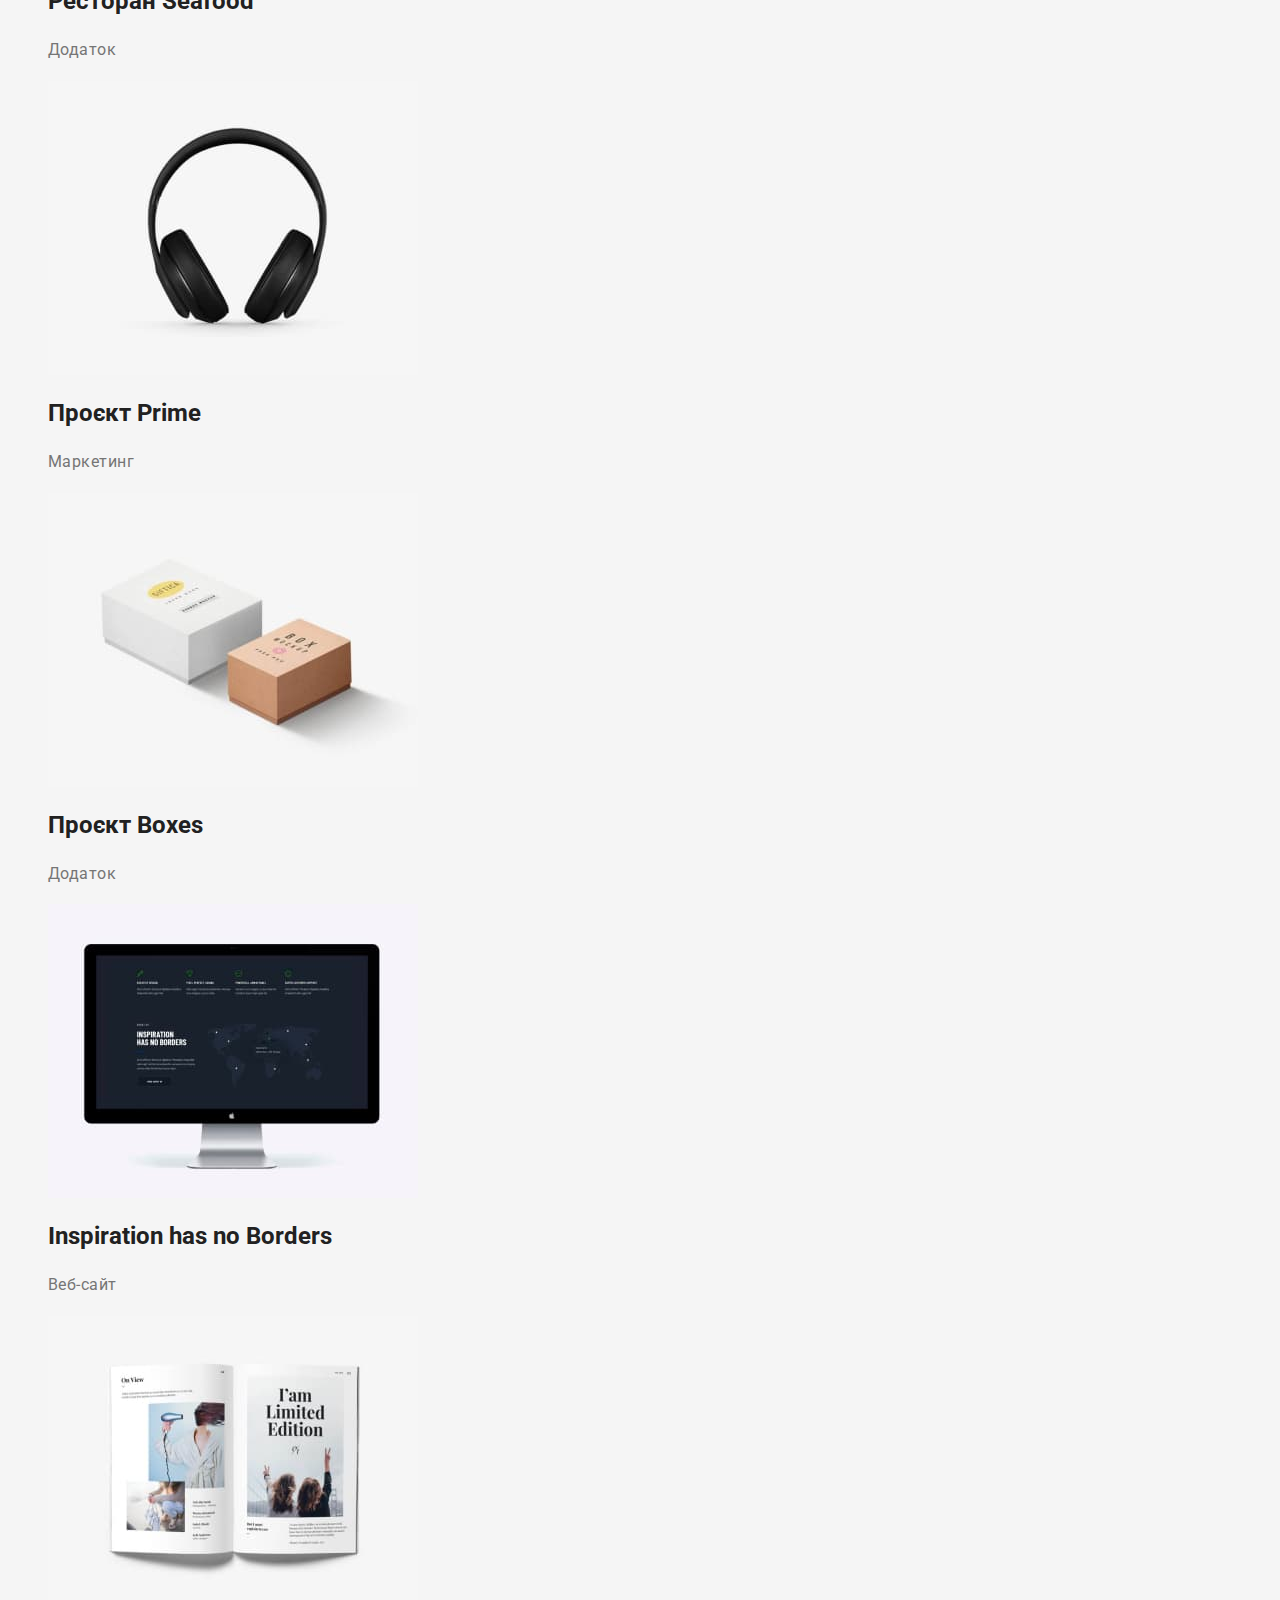
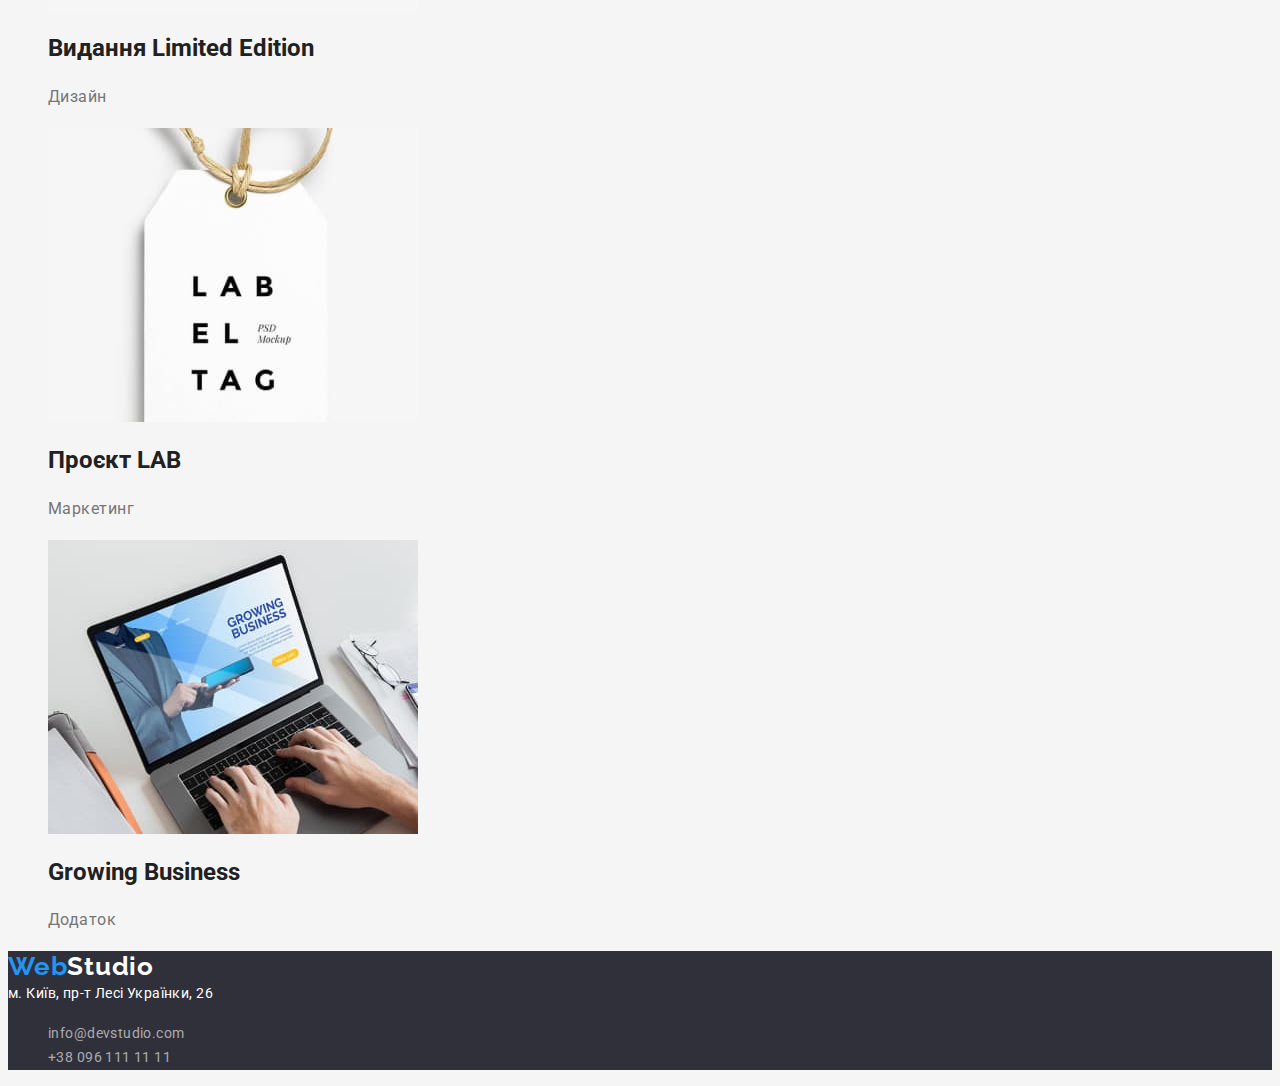
==== commit 6c948ce9: "update css" ====
--- a/portfolio.html
+++ b/portfolio.html
@@ -7,16 +7,14 @@
     <meta name="viewport" content="width=device-width, initial-scale=1.0">
     <title>Портфоліо</title>
 
-    <link href="https: //fonts.googleapis.com/css2?family= Raleway :wght@700 & display=swap" rel="stylesheet">
     <link
-        href="https: //fonts.googleapis.com/css2?family= Roboto & display семья = Робото: вес @ 400; 500; 700; 900 & swap"
+        href="https://fonts.googleapis.com/css2?family=Oleo+Script:wght@400;700&family=Raleway:wght@700&family=Roboto:wght@400;500;700;900&display=swap"
         rel="stylesheet">
-    <link href="https://fonts.googleapis.com/css2?family=Oleo+Script:wght@400;700&display=swap" rel="stylesheet">
     <link rel="stylesheet" href="./css/style.css">
 </head>
 
 
-<body>
+<body class="body-page">
     <header class="page-header">
         <a href="./">
             <span class="logo-web">Web</span><span class="logo-studio">Studio</span>
@@ -30,62 +28,67 @@
 
             <ul class="list-contacts">
                 <li><a href="mailto:" class="contacts-link">info@devstudio.com</a></li>
-                <li><a href="tel:+38_096_111_11_11" class="contact-link">+38_096_111_11_11</a></li>
+                <li><a href="tel:+38_096_111_11_11" class="contact-link">+38 096 111 11 11</a></li>
             </ul>
         </nav>
     </header>
 
     <main class="main">
-        <button class="button" type="button">Усі</button>
-        <button class="btn" type="button">Веб-сайти</button>
-        <button class="control" type="button">Додатки</button>
-        <button class="dropdown" type="button">Дизайн</button>
-        <button class="type-btn" type="button">Маркетинг</button>
+        <section class="section-btn">
+            <ul> <button class="button" type="button">Усі</button> </ul>
+            <ul> <button class="btn" type="button">Веб-сайти</button> </ul>
+            <ul></ul>
+            <ul> <button class="control" type="button">Додатки</button> </ul>
+            <ul> <button class="dropdown" type="button">Дизайн</button> </ul>
+            <ul> <button class="type-btn" type="button">Маркетинг</button> </ul>
+        </section>
         <div>
-            <section>
-                <img src="./images/img_1.jpg" alt="наші люди роблять різницю" width="370">
-                <h2>Технокряк</h2>
-                <p class="aside">Веб-сайт</p>
-            </section>
-            <section>
-                <img src="./images/img_2.jpg" alt="Постер баскетболу" width="370">
-                <h2>Постер New Orlean vs Golden Star</h2>
-                <p class="aside">Дизайн</p>
-            </section>
-            <section>
-                <img src="./images/img_3.jpg" alt="Ресторан морской їжі" width="370">
-                <h2>Ресторан Seafood</h2>
-                <p class="aside">Додаток</p>
-            </section>
-            <section>
-                <img src="./images/img_4.jpg" alt="чорні навушники" width="370">
-                <h2>Проєкт Prime</h2>
-                <p class="aside">Маркетинг</p>
-            </section>
-            <section>
-                <img src="./images/img_5.jpg" alt="дві коробки" width="370">
-                <h2>Проєкт Boxes</h2>
-                <p class="aside">Додаток</p>
-            </section>
-            <section>
-                <img src="./images/img_6.jpg" alt="чорний монітор" width="370">
-                <h2>Inspiration has no Borders</h2>
-                <p class="aside">Веб-сайт</p>
-            </section>
-            <section>
-                <img src="./images/img_7.jpg" alt="журнал" width="370">
-                <h2>Видання Limited Edition</h2>
-                <p class="aside">Дизайн</p>
-            </section>
-            <section>
-                <img src="./images/img_8.jpg" alt="бірка" width="370">
-                <h2>Проєкт LAB</h2>
-                <p class="aside">Маркетинг</p>
-            </section>
-            <section>
-                <img src="./images/img_9.jpg" alt="ноутбук" width="370">
-                <h2>Growing Business</h2>
-                <p class="aside">Додаток</p>
+            <section class="section-img">
+                <ul>
+                    <img src="./images/img_1.jpg" alt="наші люди роблять різницю" width="370">
+                    <h2>Технокряк</h2>
+                    <p class="aside">Веб-сайт</p>
+                </ul>
+                <ul>
+                    <img src="./images/img_2.jpg" alt="Постер баскетболу" width="370">
+                    <h2>Постер New Orlean vs Golden Star</h2>
+                    <p class="aside">Дизайн</p>
+                </ul>
+                <ul>
+                    <img src="./images/img_3.jpg" alt="Ресторан морской їжі" width="370">
+                    <h2>Ресторан Seafood</h2>
+                    <p class="aside">Додаток</p>
+                </ul>
+                <ul>
+                    <img src="./images/img_4.jpg" alt="чорні навушники" width="370">
+                    <h2>Проєкт Prime</h2>
+                    <p class="aside">Маркетинг</p>
+                </ul>
+                <ul>
+                    <img src="./images/img_5.jpg" alt="дві коробки" width="370">
+                    <h2>Проєкт Boxes</h2>
+                    <p class="aside">Додаток</p>
+                </ul>
+                <ul>
+                    <img src="./images/img_6.jpg" alt="чорний монітор" width="370">
+                    <h2>Inspiration has no Borders</h2>
+                    <p class="aside">Веб-сайт</p>
+                </ul>
+                <ul>
+                    <img src="./images/img_7.jpg" alt="журнал" width="370">
+                    <h2>Видання Limited Edition</h2>
+                    <p class="aside">Дизайн</p>
+                </ul>
+                <ul>
+                    <img src="./images/img_8.jpg" alt="бірка" width="370">
+                    <h2>Проєкт LAB</h2>
+                    <p class="aside">Маркетинг</p>
+                </ul>
+                <ul>
+                    <img src="./images/img_9.jpg" alt="ноутбук" width="370">
+                    <h2>Growing Business</h2>
+                    <p class="aside">Додаток</p>
+                </ul>
             </section>
 
         </div>
@@ -98,7 +101,7 @@
     <address class="addres">м. Київ, пр-т Лесі Українки, 26</address>
     <ul class="List contacts-link">
         <li><a href="mailto:" class="mail">info@devstudio.com</a></li>
-        <li><a href="tel:+38_096_111_11_11" class="number">+38_096_111_11_11</a></li>
+        <li><a href="tel:+38_096_111_11_11" class="number">+38 096 111 11 11</a></li>
     </ul>
 </footer>
 
--- a/css/style.css
+++ b/css/style.css
@@ -6,6 +6,7 @@
 --section-backghround-color: #FFFFFF;
 --secondary-backghround-color: #F5F4FA;
 --footer-color: #2F303A;
+--button-background-color: #F5F4FA;
 }
 
 ul {
@@ -29,6 +30,7 @@
 }
 
 .page {
+    font-family: 'Roboto';
 background: var(--page-color);
 }
 
@@ -37,7 +39,6 @@
 .logo-web {
     font-family: 'Raleway';
     color: var(--blue-color);
-    font-style: normal;
     font-weight: 700;
     font-size: 26px;
     line-height: 1.19;
@@ -47,7 +48,6 @@
 .logo-studio {
     font-family: 'Raleway';
     color: var(--primery-text-color);
-    font-style: normal;
     font-weight: 700;
     font-size: 26px;
     line-height: 1.19;
@@ -58,7 +58,6 @@
 .logo-footer {
     font-family: 'Raleway';
         color:var(--section-backghround-color);
-    font-style: normal;
         font-weight: 700;
         font-size: 26px;
         line-height: 1.19;
@@ -81,7 +80,6 @@
  .site-nav .nav-list {
     font-family: 'Roboto';
     color: var(--blue-color);
-        font-style: normal;
         font-weight: 500;
         font-size: 14px;
         line-height: 1.14;
@@ -91,7 +89,6 @@
  .site-nav .nav-list-clients {
 font-family: 'Roboto';
 color: var(--primery-text-color);
-    font-style: normal;
     font-weight: 500;
     font-size: 14px;
     line-height: 1.14;
@@ -102,7 +99,7 @@
  .site-nav .nav-list-client {
     font-family: 'Roboto';
     color: var(--primery-text-color);
-        font-style: normal;
+
         font-weight: 500;
         font-size: 14px;
         line-height: 1.14;
@@ -113,7 +110,7 @@
  .list-contacts .contacts-link {
     font-family: 'Roboto';
     color: var(--blue-color);
-        font-style: normal;
+
         font-weight: 500;
         font-size: 14px;
         line-height: 1.14;
@@ -124,10 +121,10 @@
  .list-contacts .contact-link {
         font-family: 'Roboto';
         color: var(--sekondary-text-color);
-        font-style: normal;
-        font-weight: 500;
-        font-size: 14px;
-        line-height: 16px;
+
+        font-weight: 500;
+        font-size: 14px;
+        line-height: 1.14;
         letter-spacing: 0.02em;
 
  }
@@ -153,10 +150,10 @@
         font-family: 'Roboto';
         color: var(--white-color);
         background: var(--blue-color);
-        font-style: normal;
         font-weight: 700;
         font-size: 16px;
         line-height: 1.8 ;
+        letter-spacing: 0.06em;
 }
 
 .hero {
@@ -171,7 +168,6 @@
 .section {
     background: var(--page-color);
 font-family: 'Roboto';
-    font-style: normal;
     font-weight: 700;
     font-size: 14px;
     line-height: 1.14;
@@ -182,7 +178,6 @@
 .subtitle {
     color: var(--sekondary-text-color);
         font-family: 'Roboto';
-        font-style: normal;
         font-weight: 400;
         font-size: 14px;
         line-height: 1.7;
@@ -191,78 +186,75 @@
 /* УВАГА ДО ДЕТАЛЕЙ */
 
 .excerpt {
-
-    width: 270px;
-    height: 16px;
-    left: 215px;
-    top: 774px;
+font-family: 'Roboto';
+    font-weight: 700;
+    font-size: 14px;
+    line-height: 1.14;
+    letter-spacing: 0.03em;
 }
 
 .text {
-
-        width: 270px;
-        height: 72px;
-        left: 215px;
-        top: 800px;
+font-family: 'Roboto';
+    font-weight: 400;
+    font-size: 14px;
+    line-height: 1.71;
+    letter-spacing: 0.03e
 }
 
 /* ПУНКТУАЛЬНІСТЬ */
 .quote {
-
-    width: 270px;
-    height: 16px;
-    left: 515px;
-    top: 774px;
+    font-family: 'Roboto';
+        font-weight: 700;
+        font-size: 14px;
+        line-height: 1.14;
+        letter-spacing: 0.03em;
 }
 
 .excerp {
-
-        width: 270px;
-        height: 48px;
-        left: 515px;
-        top: 800px;
+font-family: 'Roboto';
+    font-weight: 400;
+    font-size: 14px;
+    line-height: 1.71;
+    letter-spacing: 0.03em;
 }
 
 /* ПЛАНУВАННЯ */
 .slogan {
-
-    width: 270px;
-    height: 16px;
-    left: 815px;
-    top: 774px;
+    font-family: 'Roboto';
+        font-weight: 700;
+        font-size: 14px;
+        line-height: 1.14;
+        letter-spacing: 0.03em;
 }
 
 .lead {
-
-        width: 270px;
-        height: 48px;
-        left: 815px;
-        top: 800px;
+font-family: 'Roboto';
+    font-weight: 400;
+    font-size: 14px;
+    line-height: 1.71;
+    letter-spacing: 0.03em;
 }
 
 /* СУЧАСНІ ТЕХНОЛОГІЇ */
 .tehnology {
-
-    width: 270px;
-    height: 16px;
-    left: 1115px;
-    top: 774px;
+    font-family: 'Roboto';
+        font-weight: 700;
+        font-size: 14px;
+        line-height: 1.14;
+        letter-spacing: 0.03em;
 }
 
 .tagline {
-
-        width: 270px;
-        height: 72px;
-        left: 1115px;
-        top: 800px;
+font-family: 'Roboto';
+    font-weight: 400;
+    font-size: 14px;
+    line-height: 1.71;
+    letter-spacing: 0.03em;
 }
 
 /* Чим ми займаємося */
 .subject {
-        font-family: 'Roboto';
             color: var(--primery-text-color);
-            font-style: normal;
-            font-weight: 700;
         font-size: 36px;
         line-height: 1.16;
         text-align: center;
@@ -274,7 +266,6 @@
 .bg {
     font-family: 'Roboto';
     color: var(--primery-text-color);
-        font-style: normal;
         font-weight: 700;
         font-size: 36px;
         line-height: 1.16;
@@ -285,30 +276,26 @@
 
 /* підвал*/
 
-.address {
-    font-family: 'Roboto';
-    color: var(--section-backghround-color);
-        font-style: normal;
-        font-weight: 400;
+.addres {
+
+font-style: normal;
+color: var(--section-backghround-color);
+    font-weight: 400;
+    font-size: 14px;
+    line-height: 1.71;
+    letter-spacing: 0.03em;
+}
+
+.mail {
+
+color: rgba(255, 255, 255, 0.6);
         font-size: 14px;
         line-height: 1.71;
         letter-spacing: 0.03em;
 }
 
-.mail {
-    font-family: 'Roboto';
-color: rgba(255, 255, 255, 0.6);
-        font-style: normal;
-        font-weight: 400;
-        font-size: 14px;
-        line-height: 1.71;
-        letter-spacing: 0.03em;
-}
-
 .number {
-    font-family: 'Roboto';
     color: rgba(255, 255, 255, 0.6);
-        font-style: normal;
         font-weight: 400;
         font-size: 14px;
         line-height: 1.71;
@@ -321,128 +308,105 @@
 
 /* Портфоліо */
 
-
+.body-page {
+    font-family: 'Roboto';
+    background: var(--page-color);
+    color: var(--primery-text-color);
+
+}
 
 .list-clients {
-    font-family: 'Roboto';
     color: var(--blue-color);
-        font-style: normal;
-        font-weight: 500;
-        font-size: 14px;
-        line-height: 1.14;
-        letter-spacing: 0.02em;
-    width: 45px;
-    height: 16px;
-    left: 453px;
-    top: 32px;
+        font-weight: 500;
+        font-size: 14px;
+        line-height: 1.14;
+        letter-spacing: 0.02em;
+        width: 45px;
+        height: 16px;
+        left: 453px;
+        top: 32px;
 }
 
 .nav-studio {
-        font-family: 'Roboto';
         color: #212121;
-            font-style: normal;
             font-weight: 500;
             font-size: 14px;
             line-height: 1.14;
             letter-spacing: 0.02em;
-width: 72px;
-    height: 16px;
-    left: 548px;
-    top: 32px;
+            width: 72px;
+            height: 16px;
+            left: 548px;
+            top: 32px;
 }
 
 
 .nav-list-client {
-font-family: 'Roboto';
 color: var(--primery-text-color);
-    font-style: normal;
-    font-weight: 500;
-    font-size: 14px;
-    line-height: 1.14;
-    letter-spacing: 0.02em;
-width: 72px;
-    height: 16px;
-    left: 548px;
-    top: 32px;
+        font-weight: 500;
+        font-size: 14px;
+        line-height: 1.14;
+        letter-spacing: 0.02em;
+        width: 72px;
+         height: 16px;
+        left: 548px;
+        top: 32px;
 }
 
 /* кнопки */
 
 .button {
-    background-color: var(--blue-color);
-        width: 73px;
-        height: 38px;
-        top: 174px;
+         background-color: var(--blue-color);
+        font-size: 16px;
+        line-height: 1.62;
+        letter-spacing: 0.03em;
 }
 
 .btn {
-        font-family: 'Roboto';
             color: var(--primery-text-color);
-            font-style: normal;
-            font-weight: 500;
+            background: var(--button-background-color);
             font-size: 16px;
             line-height: 1.62;
             letter-spacing: 0.03em;
-width: 125px;
-    height: 38px;
-    top: 174px;
+            width: 125px;
+             height: 38px;
+             top: 174px;
 }
 
 .control {
-        font-family: 'Roboto';
             color: var(--primery-text-color);
-            font-style: normal;
-            font-weight: 500;
+            background: var(--button-background-color);
             font-size: 16px;
             line-height: 1.62;
             letter-spacing: 0.03em;
-    width: 112px;
-        height: 38px;
-        top: 174px;
+            width: 112px;
+             height: 38px;
+            top: 174px;
 }
 
 .dropdown {
-        font-family: 'Roboto';
             color: var(--primery-text-color);
-            font-style: normal;
-            font-weight: 500;
+            background: var(--button-background-color);
             font-size: 16px;
             line-height: 1.62;
             letter-spacing: 0.03em;
-    width: 103px;
+            width: 103px;
+             height: 38px;
+             top: 174px;
+}
+
+.type-btn {
+        color: var(--primery-text-color);
+        background: var(--button-background-color);
+        font-size: 16px;
+        line-height: 1.62;
+        letter-spacing: 0.03em;
+        width: 130px;
         height: 38px;
         top: 174px;
 }
 
-.type-btn {
-    font-family: 'Roboto';
-    color: var(--primery-text-color);
-        font-style: normal;
-        font-weight: 500;
-        font-size: 16px;
-        line-height: 1.62;
-        letter-spacing: 0.03em;
-    width: 130px;
-        height: 38px;
-        top: 174px;
-}
-
-.main {
-    font-family: 'Roboto';
-    background: var(--page-color);
-    color: var(--primery-text-color);
-        font-style: normal;
-        font-weight: 700;
-        font-size: 18px;
-        line-height: 2;
-        letter-spacing: 0.06em;
-
-}
-
 .aside {
-    font-family: 'Roboto';
-    color: var(--sekondary-text-color);
-        font-style: normal;
+     color: var(--sekondary-text-color);
         font-weight: 400;
         font-size: 16px;
         line-height: 1.87;
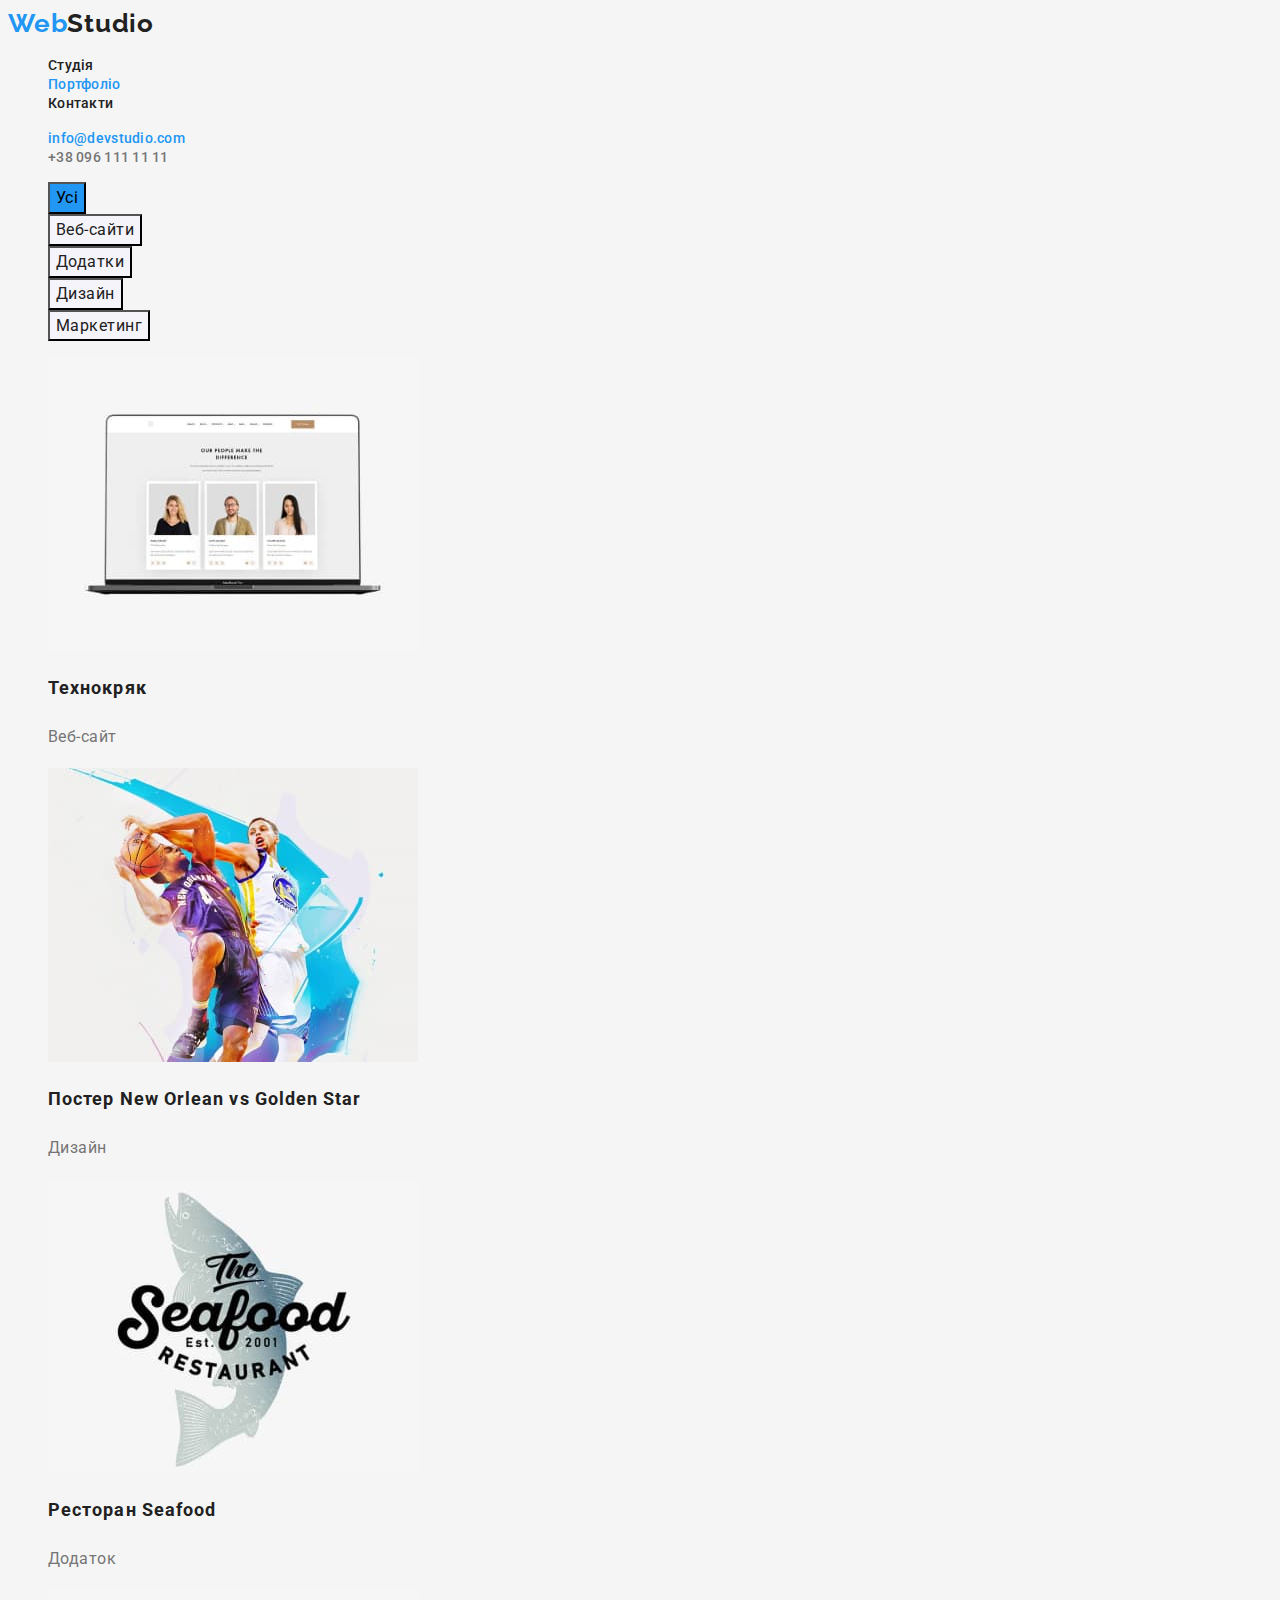
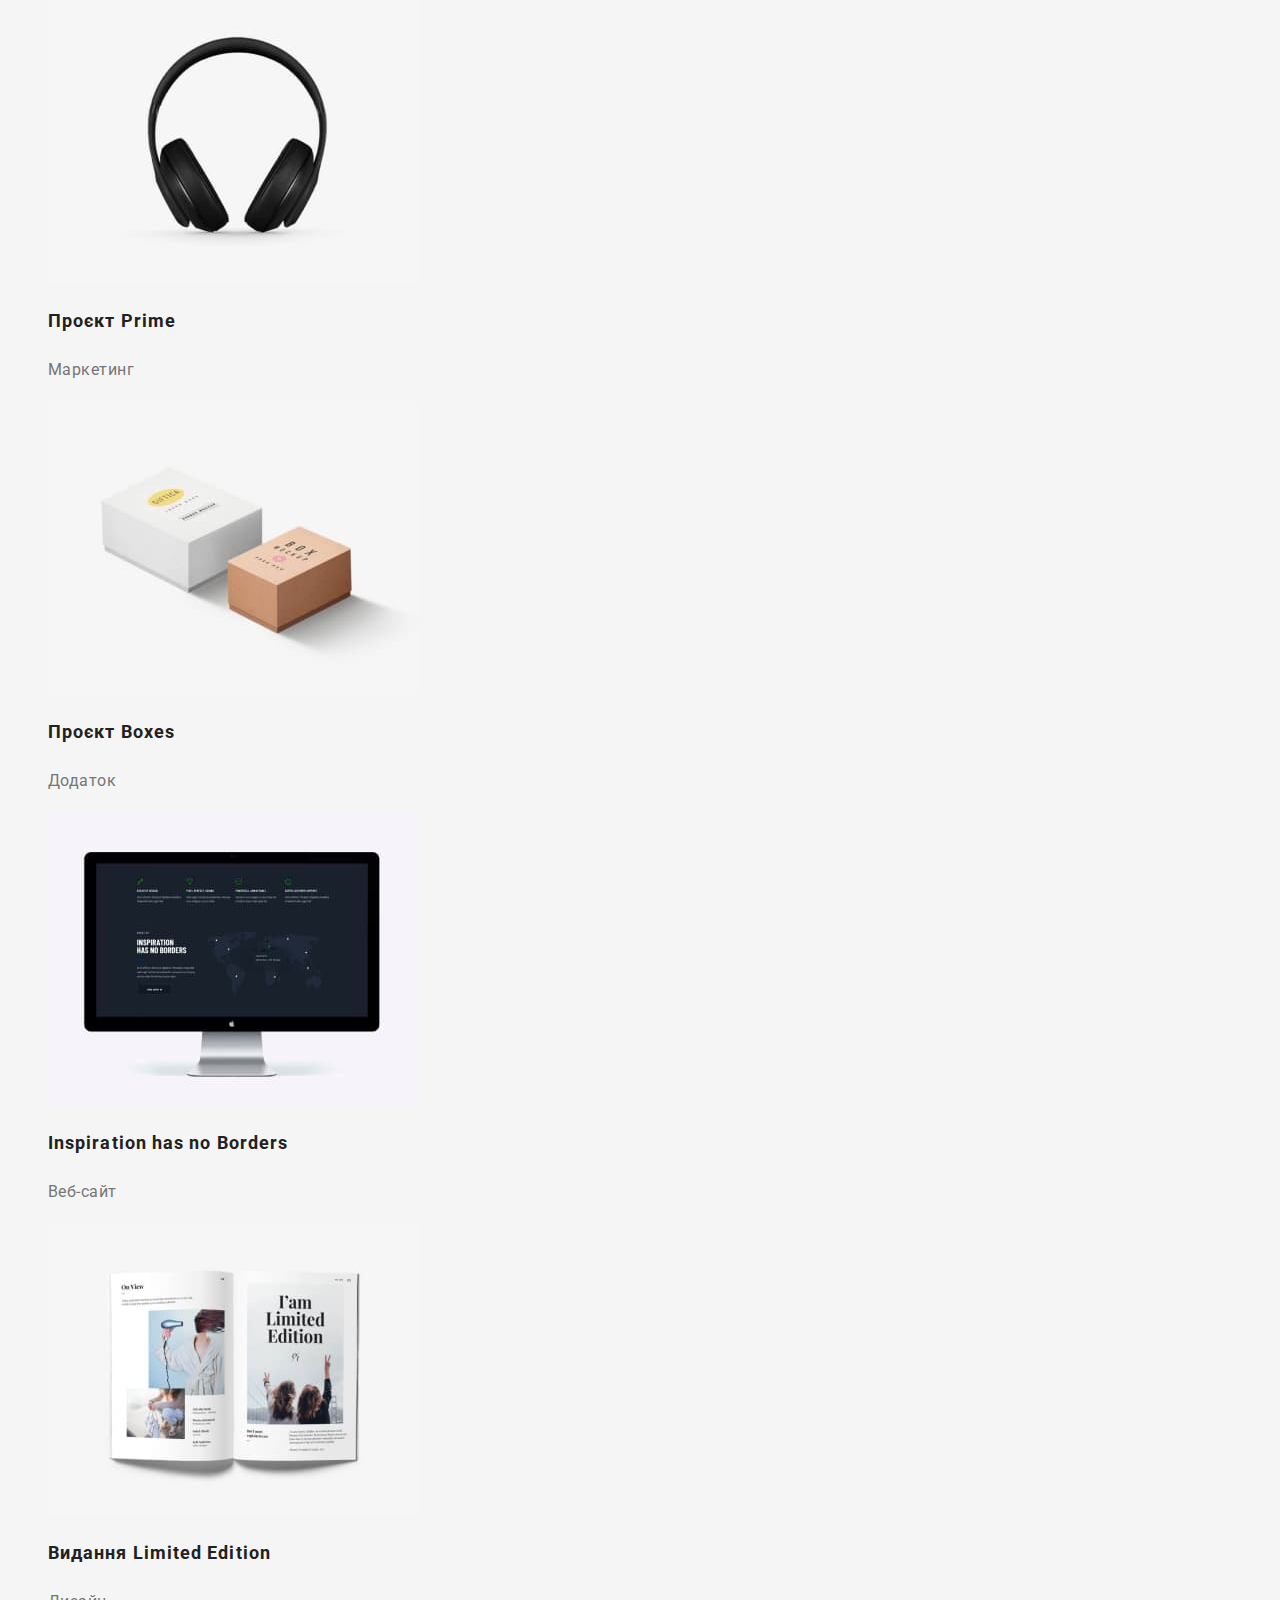
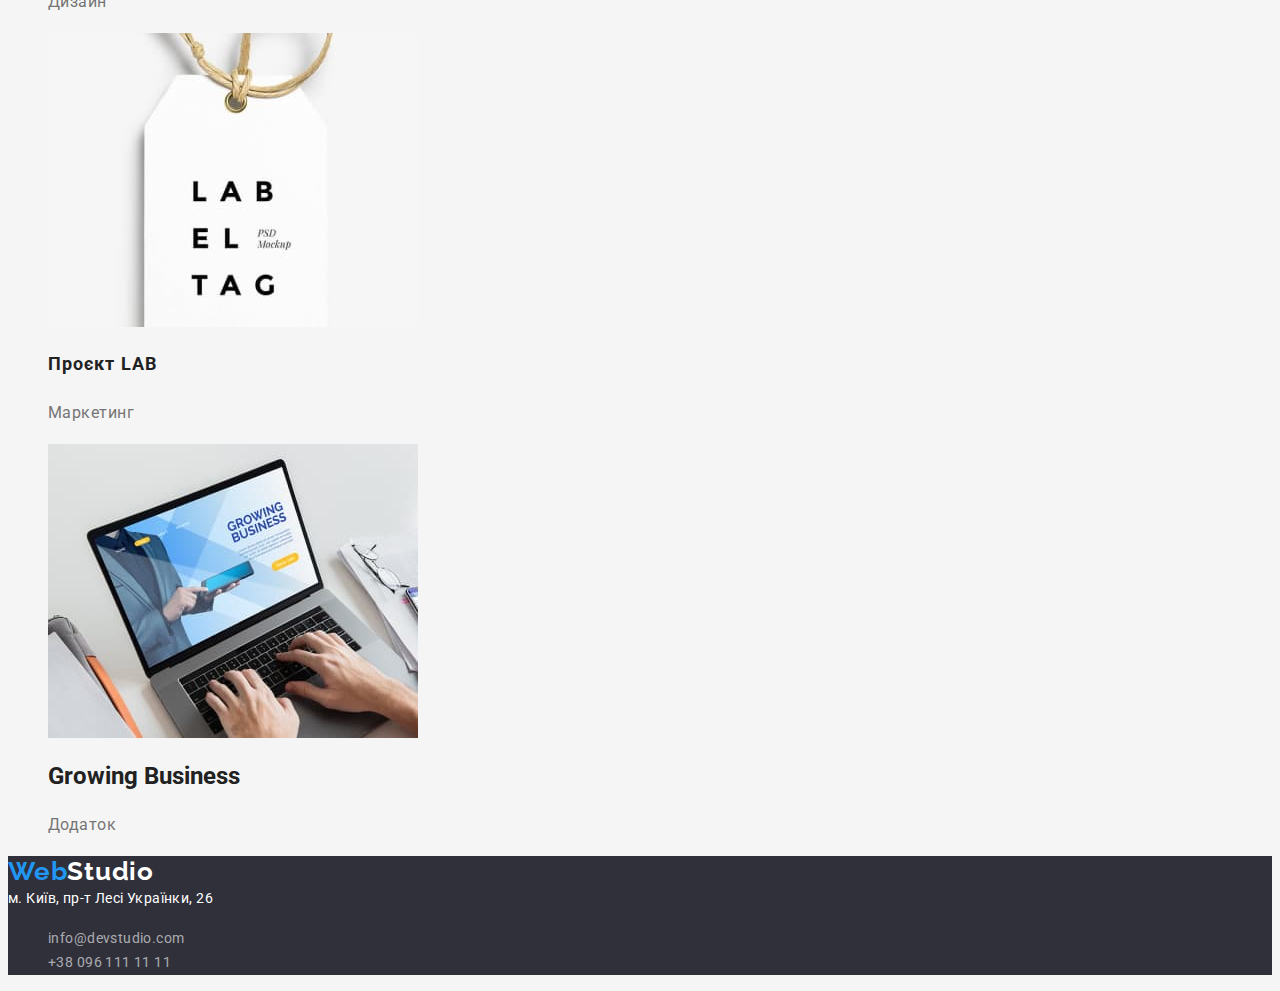
==== commit 7566a502: "Update CSS" ====
--- a/portfolio.html
+++ b/portfolio.html
@@ -35,61 +35,61 @@
 
     <main class="main">
         <section class="section-btn">
-            <ul> <button class="button" type="button">Усі</button> </ul>
-            <ul> <button class="btn" type="button">Веб-сайти</button> </ul>
-            <ul></ul>
-            <ul> <button class="control" type="button">Додатки</button> </ul>
-            <ul> <button class="dropdown" type="button">Дизайн</button> </ul>
-            <ul> <button class="type-btn" type="button">Маркетинг</button> </ul>
-        </section>
-        <div>
-            <section class="section-img">
+            <ul>
+                <li> <button class="button" type="button">Усі</button></li>
+                <li> <button class="btn" type="button">Веб-сайти</button></li>
+                <li> <button class="control" type="button">Додатки</button></li>
+                <li> <button class="dropdown" type="button">Дизайн</button></li>
+                <li> <button class="type-btn" type="button">Маркетинг</button></li>
+            </ul>
+            <div>
                 <ul>
+                    <li></li>
                     <img src="./images/img_1.jpg" alt="наші люди роблять різницю" width="370">
-                    <h2>Технокряк</h2>
+                    <h2 class="caption">Технокряк</h2>
                     <p class="aside">Веб-сайт</p>
-                </ul>
-                <ul>
-                    <img src="./images/img_2.jpg" alt="Постер баскетболу" width="370">
-                    <h2>Постер New Orlean vs Golden Star</h2>
-                    <p class="aside">Дизайн</p>
-                </ul>
-                <ul>
-                    <img src="./images/img_3.jpg" alt="Ресторан морской їжі" width="370">
-                    <h2>Ресторан Seafood</h2>
-                    <p class="aside">Додаток</p>
-                </ul>
-                <ul>
-                    <img src="./images/img_4.jpg" alt="чорні навушники" width="370">
-                    <h2>Проєкт Prime</h2>
-                    <p class="aside">Маркетинг</p>
-                </ul>
-                <ul>
-                    <img src="./images/img_5.jpg" alt="дві коробки" width="370">
-                    <h2>Проєкт Boxes</h2>
-                    <p class="aside">Додаток</p>
-                </ul>
-                <ul>
-                    <img src="./images/img_6.jpg" alt="чорний монітор" width="370">
-                    <h2>Inspiration has no Borders</h2>
-                    <p class="aside">Веб-сайт</p>
-                </ul>
-                <ul>
-                    <img src="./images/img_7.jpg" alt="журнал" width="370">
-                    <h2>Видання Limited Edition</h2>
-                    <p class="aside">Дизайн</p>
-                </ul>
-                <ul>
-                    <img src="./images/img_8.jpg" alt="бірка" width="370">
-                    <h2>Проєкт LAB</h2>
-                    <p class="aside">Маркетинг</p>
-                </ul>
-                <ul>
+                    </li>
+                    <li>
+                        <img src="./images/img_2.jpg" alt="Постер баскетболу" width="370">
+                        <h2 class="caption">Постер New Orlean vs Golden Star</h2>
+                        <p class="aside">Дизайн</p>
+                    </li>
+                    <li>
+                        <img src="./images/img_3.jpg" alt="Ресторан морской їжі" width="370">
+                        <h2 class="caption">Ресторан Seafood</h2>
+                        <p class="aside">Додаток</p>
+                    </li>
+                    <li>
+                        <img src="./images/img_4.jpg" alt="чорні навушники" width="370">
+                        <h2 class="caption">Проєкт Prime</h2>
+                        <p class="aside">Маркетинг</p>
+                    </li>
+                    <li>
+                        <img src="./images/img_5.jpg" alt="дві коробки" width="370">
+                        <h2 class="caption">Проєкт Boxes</h2>
+                        <p class="aside">Додаток</p>
+                    </li>
+                    <li>
+                        <img src="./images/img_6.jpg" alt="чорний монітор" width="370">
+                        <h2 class="caption">Inspiration has no Borders</h2>
+                        <p class="aside">Веб-сайт</p>
+                    </li>
+                    <li>
+                        <img src="./images/img_7.jpg" alt="журнал" width="370">
+                        <h2 class="caption">Видання Limited Edition</h2>
+                        <p class="aside">Дизайн</p>
+                    </li>
+                    <li>
+                        <img src="./images/img_8.jpg" alt="бірка" width="370">
+                        <h2 class="caption">Проєкт LAB</h2>
+                        <p class="aside">Маркетинг</p>
+                    </li>
+
                     <img src="./images/img_9.jpg" alt="ноутбук" width="370">
                     <h2>Growing Business</h2>
                     <p class="aside">Додаток</p>
                 </ul>
-            </section>
+        </section>
 
         </div>
     </main>
--- a/css/style.css
+++ b/css/style.css
@@ -178,7 +178,6 @@
 .subtitle {
     color: var(--sekondary-text-color);
         font-family: 'Roboto';
-        font-weight: 400;
         font-size: 14px;
         line-height: 1.7;
         letter-spacing: 0.03em;
@@ -262,6 +261,7 @@
         
 }
 
+/* Наша команда */
 
 .bg {
     font-family: 'Roboto';
@@ -271,7 +271,14 @@
         line-height: 1.16;
         text-align: center;
         letter-spacing: 0.03em;
-
+}
+
+.section-title {
+    font-family: 'Roboto';
+    font-weight: 500;
+    font-size: 16px;
+    line-height: 1.18;
+    letter-spacing: 0.03em;
 }
 
 /* підвал*/
@@ -355,6 +362,7 @@
 /* кнопки */
 
 .button {
+        font-family: 'Roboto';
          background-color: var(--blue-color);
         font-size: 16px;
         line-height: 1.62;
@@ -362,49 +370,46 @@
 }
 
 .btn {
+         font-family: 'Roboto';
+         color: var(--primery-text-color);
+            background: var(--button-background-color);
+            font-size: 16px;
+            line-height: 1.62;
+            letter-spacing: 0.03em;
+             top: 174px;
+}
+
+.control {
+            font-family: 'Roboto';
             color: var(--primery-text-color);
             background: var(--button-background-color);
             font-size: 16px;
             line-height: 1.62;
             letter-spacing: 0.03em;
-            width: 125px;
-             height: 38px;
-             top: 174px;
-}
-
-.control {
+            top: 174px;
+}
+
+.dropdown {
+            font-family: 'Roboto';
             color: var(--primery-text-color);
             background: var(--button-background-color);
             font-size: 16px;
             line-height: 1.62;
             letter-spacing: 0.03em;
-            width: 112px;
-             height: 38px;
-            top: 174px;
-}
-
-.dropdown {
-            color: var(--primery-text-color);
-            background: var(--button-background-color);
-            font-size: 16px;
-            line-height: 1.62;
-            letter-spacing: 0.03em;
-            width: 103px;
-             height: 38px;
              top: 174px;
 }
 
 .type-btn {
+        font-family: 'Roboto';
         color: var(--primery-text-color);
         background: var(--button-background-color);
         font-size: 16px;
         line-height: 1.62;
         letter-spacing: 0.03em;
-        width: 130px;
-        height: 38px;
         top: 174px;
 }
 
+/* параграф */
 .aside {
      color: var(--sekondary-text-color);
         font-weight: 400;
@@ -412,4 +417,14 @@
         line-height: 1.87;
         letter-spacing: 0.03em;
 
+}
+
+/* Заголовок */
+
+.caption {
+         font-family: 'Roboto';
+        font-weight: 700;
+        font-size: 18px;
+        line-height: 2;
+        letter-spacing: 0.06em;
 }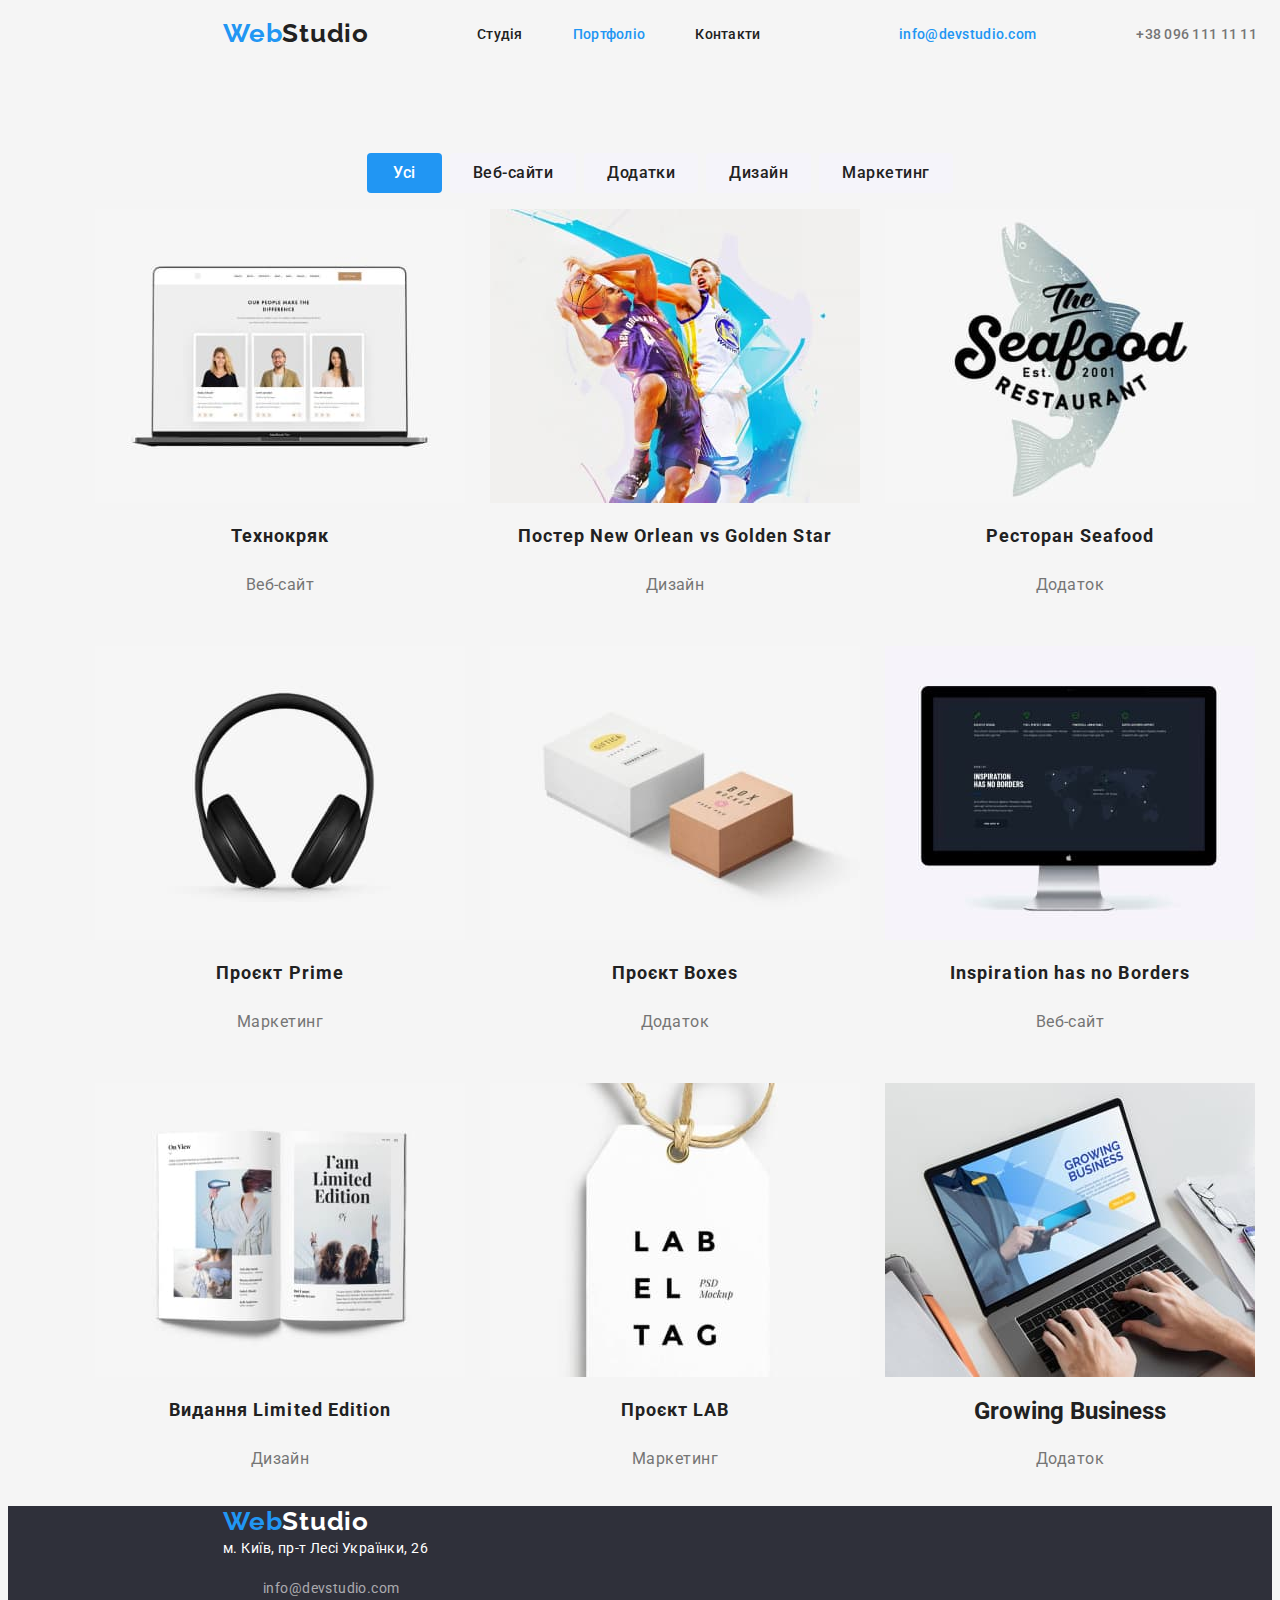
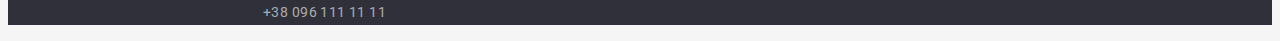
==== commit 91c1bd30: "ДЗ 3" ====
--- a/portfolio.html
+++ b/portfolio.html
@@ -10,88 +10,98 @@
     <link
         href="https://fonts.googleapis.com/css2?family=Oleo+Script:wght@400;700&family=Raleway:wght@700&family=Roboto:wght@400;500;700;900&display=swap"
         rel="stylesheet">
+    <link rel="stylesheet" href="https://cdnjs.cloudflare.com/ajax/libs/modern-normalize/1.1.0/modern-normalize.min.css"
+        integrity="sha512-wpPYUAdjBVSE4KJnH1VR1HeZfpl1ub8YT/NKx4PuQ5NmX2tKuGu6U/JRp5y+Y8XG2tV+wKQpNHVUX03MfMFn9Q=="
+        crossorigin="anonymous" referrerpolicy="no-referrer" />
     <link rel="stylesheet" href="./css/style.css">
 </head>
 
 
 <body class="body-page">
-    <header class="page-header">
+
+    <header class="page-header logo">
         <a href="./">
             <span class="logo-web">Web</span><span class="logo-studio">Studio</span>
         </a>
-        <nav class="nav">
-            <ul class="site-nav">
-                <li><a href="./index.html" class="nav-studio">Студія</a></li>
-                <li><a href="./portfolio.html" class="list-clients">Портфоліо</a></li>
-                <li><a href="" class="nav-list-client">Контакти</a></li>
-            </ul>
+        <div class="container">
+            <nav class="nav">
+                <ul class="site-nav">
+                    <li class="item"><a href="./index.html" class="nav-studio">Студія</a></li>
+                    <li class="item"><a href="./portfolio.html" class="list-clients">Портфоліо</a></li>
+                    <li class="item"><a href="" class="nav-list-client">Контакти</a></li>
+                </ul>
 
-            <ul class="list-contacts">
-                <li><a href="mailto:" class="contacts-link">info@devstudio.com</a></li>
-                <li><a href="tel:+38_096_111_11_11" class="contact-link">+38 096 111 11 11</a></li>
-            </ul>
-        </nav>
+                <ul class="list-contacts">
+                    <li class="item"><a href="mailto:" class="contacts-link">info@devstudio.com</a></li>
+                    <li class="item"><a href="tel:+38_096_111_11_11" class="contact-link">+38 096 111 11 11</a></li>
+                </ul>
+            </nav>
+        </div>
     </header>
 
     <main class="main">
         <section class="section-btn">
-            <ul>
-                <li> <button class="button" type="button">Усі</button></li>
-                <li> <button class="btn" type="button">Веб-сайти</button></li>
-                <li> <button class="control" type="button">Додатки</button></li>
-                <li> <button class="dropdown" type="button">Дизайн</button></li>
-                <li> <button class="type-btn" type="button">Маркетинг</button></li>
-            </ul>
-            <div>
-                <ul>
-                    <li></li>
-                    <img src="./images/img_1.jpg" alt="наші люди роблять різницю" width="370">
-                    <h2 class="caption">Технокряк</h2>
-                    <p class="aside">Веб-сайт</p>
-                    </li>
-                    <li>
-                        <img src="./images/img_2.jpg" alt="Постер баскетболу" width="370">
-                        <h2 class="caption">Постер New Orlean vs Golden Star</h2>
-                        <p class="aside">Дизайн</p>
-                    </li>
-                    <li>
-                        <img src="./images/img_3.jpg" alt="Ресторан морской їжі" width="370">
-                        <h2 class="caption">Ресторан Seafood</h2>
-                        <p class="aside">Додаток</p>
-                    </li>
-                    <li>
-                        <img src="./images/img_4.jpg" alt="чорні навушники" width="370">
-                        <h2 class="caption">Проєкт Prime</h2>
-                        <p class="aside">Маркетинг</p>
-                    </li>
-                    <li>
-                        <img src="./images/img_5.jpg" alt="дві коробки" width="370">
-                        <h2 class="caption">Проєкт Boxes</h2>
-                        <p class="aside">Додаток</p>
-                    </li>
-                    <li>
-                        <img src="./images/img_6.jpg" alt="чорний монітор" width="370">
-                        <h2 class="caption">Inspiration has no Borders</h2>
-                        <p class="aside">Веб-сайт</p>
-                    </li>
-                    <li>
-                        <img src="./images/img_7.jpg" alt="журнал" width="370">
-                        <h2 class="caption">Видання Limited Edition</h2>
-                        <p class="aside">Дизайн</p>
-                    </li>
-                    <li>
-                        <img src="./images/img_8.jpg" alt="бірка" width="370">
-                        <h2 class="caption">Проєкт LAB</h2>
-                        <p class="aside">Маркетинг</p>
-                    </li>
-
-                    <img src="./images/img_9.jpg" alt="ноутбук" width="370">
-                    <h2>Growing Business</h2>
-                    <p class="aside">Додаток</p>
+            <div class="container">
+                <ul class="section-button">
+                    <li> <button class="button" type="button">Усі</button></li>
+                    <li> <button class="btn" type="button">Веб-сайти</button></li>
+                    <li> <button class="control" type="button">Додатки</button></li>
+                    <li> <button class="dropdown" type="button">Дизайн</button></li>
+                    <li> <button class="type-btn" type="button">Маркетинг</button></li>
                 </ul>
+                <div>
+                    <div class="container">
+                        <ul class="userpic">
+                            <li class="flex-elements">
+                                <img src="./images/img_1.jpg" alt="наші люди роблять різницю" width="370">
+                                <h2 class="caption">Технокряк</h2>
+                                <p class="aside">Веб-сайт</p>
+                            </li>
+                            <li class="flex-elements">
+                                <img src="./images/img_2.jpg" alt="Постер баскетболу" width="370">
+                                <h2 class="caption">Постер New Orlean vs Golden Star</h2>
+                                <p class="aside">Дизайн</p>
+                            </li>
+                            <li class="flex-elements">
+                                <img src="./images/img_3.jpg" alt="Ресторан морской їжі" width="370">
+                                <h2 class="caption">Ресторан Seafood</h2>
+                                <p class="aside">Додаток</p>
+                            </li>
+                            <li class="flex-elements">
+                                <img src="./images/img_4.jpg" alt="чорні навушники" width="370">
+                                <h2 class="caption">Проєкт Prime</h2>
+                                <p class="aside">Маркетинг</p>
+                            </li>
+                            <li class="flex-elements">
+                                <img src="./images/img_5.jpg" alt="дві коробки" width="370">
+                                <h2 class="caption">Проєкт Boxes</h2>
+                                <p class="aside">Додаток</p>
+                            </li>
+                            <li class="flex-elements">
+                                <img src="./images/img_6.jpg" alt="чорний монітор" width="370">
+                                <h2 class="caption">Inspiration has no Borders</h2>
+                                <p class="aside">Веб-сайт</p>
+                            </li>
+                            <li class="flex-elements">
+                                <img src="./images/img_7.jpg" alt="журнал" width="370">
+                                <h2 class="caption">Видання Limited Edition</h2>
+                                <p class="aside">Дизайн</p>
+                            </li>
+                            <li class="flex-elements">
+                                <img src="./images/img_8.jpg" alt="бірка" width="370">
+                                <h2 class="caption">Проєкт LAB</h2>
+                                <p class="aside">Маркетинг</p>
+                            </li>
+                            <li class="flex-elements">
+                                <img src="./images/img_9.jpg" alt="ноутбук" width="370">
+                                <h2>Growing Business</h2>
+                                <p class="aside">Додаток</p>
+                            </li>
+                        </ul>
+                    </div>
+                </div>
         </section>
 
-        </div>
     </main>
 </body>
 
--- a/css/style.css
+++ b/css/style.css
@@ -14,6 +14,18 @@
 }
 a {
     text-decoration: none;
+}
+
+
+/* Свойства для корректного отображения картинок */
+img {
+	display: block;
+	max-width: 100%;
+	height: auto;
+}
+/* Свойства для обнуления курсива у address */
+address {
+	font-style: normal;
 }
 
 .vissualy-hidden {
@@ -29,14 +41,28 @@
     margin: -1px;
 }
 
+html {
+    box-sizing: border-box;
+}
+
+*,
+*::before,
+*::after {
+    box-sizing: inherit;
+}
+
 .page {
     font-family: 'Roboto';
-background: var(--page-color);
+    background: var(--page-color);
 }
 
 /* logo */
 
 .logo-web {
+        margin-left: 215px;
+        margin-top: 0;
+        margin-bottom: 20px;
+
     font-family: 'Raleway';
     color: var(--blue-color);
     font-weight: 700;
@@ -56,7 +82,9 @@
 
 
 .logo-footer {
-    font-family: 'Raleway';
+         margin-top: 0;
+         margin-bottom: 20px;
+        font-family: 'Raleway';
         color:var(--section-backghround-color);
         font-weight: 700;
         font-size: 26px;
@@ -75,6 +103,40 @@
 .page-haeder .site-nav:focus
 {
     color: var(--blue-color);
+}
+
+
+.container {
+    text-align: center;
+    width: 1230px;
+    margin-left: auto;
+    margin-right: auto;
+    padding-left: 15px;
+    padding-right: 15px;
+}
+
+/*Logo*/
+.logo {
+    display: flex;
+    align-items: center;
+}
+
+/*Nav*/
+.nav {
+    display: flex;
+    align-items: center;
+}
+
+/* site-nav*/
+.site-nav {
+    display: flex;
+    margin-left: 93px;
+    padding: 0;
+}
+
+/* site-nav item+item*/
+.site-nav .item+.item {
+    margin-left: 50px;
 }
 
  .site-nav .nav-list {
@@ -106,8 +168,21 @@
         letter-spacing: 0.02em;
 
  }
+    /* Контакти */
+.list-contacts {
+    display: flex;
+  margin-left: auto;
+}
+
+
+.list-contacts .item + .item {
+    margin-left: 50px;
+
+} 
+
 
  .list-contacts .contacts-link {
+    
     font-family: 'Roboto';
     color: var(--blue-color);
 
@@ -119,6 +194,8 @@
 
  }
  .list-contacts .contact-link {
+        margin-left: 50px;
+
         font-family: 'Roboto';
         color: var(--sekondary-text-color);
 
@@ -129,14 +206,22 @@
 
  }
 
+
+
  /* Шапка */
 
- .container {
+ .container-item {
             color: var(--section-backghround-color);
     background: var(--footer-color);
  }
 
+/*Ефективні рішення для вашого бізнесу*/
+
 .hero-title {
+        margin-left: auto;
+        margin-right: auto;
+        margin-bottom: 30px;
+
         font-weight: 900;
         font-size: 44px;
         line-height: 1.36 ;
@@ -146,7 +231,18 @@
 
 }
 
+/* кнопка */
 .order-button {
+    text-align: center;
+    margin-top: 30px;
+    margin-bottom: 0;
+    margin-left: auto;
+    margin-right: auto;
+    border: 1px solid transparent;
+        border-radius: 4px;
+        padding: 10px 32px;
+        box-shadow: 0px 4px 4px rgba(0, 0, 0, 0.15);
+
         font-family: 'Roboto';
         color: var(--white-color);
         background: var(--blue-color);
@@ -156,19 +252,14 @@
         letter-spacing: 0.06em;
 }
 
-.hero {
-
-    width: 1600px;
-    height: 600px;
-
-}
 
 /* Особливості */
 
+/* section */
 .section {
-    background: var(--page-color);
-font-family: 'Roboto';
-    font-weight: 700;
+    padding: 94px 0;
+
+    font-family: 'Roboto';
     font-size: 14px;
     line-height: 1.14;
     letter-spacing: 0.03em;
@@ -176,6 +267,9 @@
 }
 
 .subtitle {
+    margin-top: 0;
+    margin-bottom: 0;
+
     color: var(--sekondary-text-color);
         font-family: 'Roboto';
         font-size: 14px;
@@ -184,8 +278,17 @@
 }
 /* УВАГА ДО ДЕТАЛЕЙ */
 
-.excerpt {
-font-family: 'Roboto';
+/*subject*/
+.subject {
+    display: flex;
+}
+
+.headline {
+        margin-top: 0;
+        margin-bottom: 0;
+        padding-bottom: 10px;
+
+    font-family: 'Roboto';
     font-weight: 700;
     font-size: 14px;
     line-height: 1.14;
@@ -193,7 +296,7 @@
 }
 
 .text {
-font-family: 'Roboto';
+    font-family: 'Roboto';
     font-weight: 400;
     font-size: 14px;
     line-height: 1.71;
@@ -201,7 +304,7 @@
 }
 
 /* ПУНКТУАЛЬНІСТЬ */
-.quote {
+.headline {
     font-family: 'Roboto';
         font-weight: 700;
         font-size: 14px;
@@ -218,7 +321,7 @@
 }
 
 /* ПЛАНУВАННЯ */
-.slogan {
+.headline {
     font-family: 'Roboto';
         font-weight: 700;
         font-size: 14px;
@@ -235,7 +338,7 @@
 }
 
 /* СУЧАСНІ ТЕХНОЛОГІЇ */
-.tehnology {
+.headline {
     font-family: 'Roboto';
         font-weight: 700;
         font-size: 14px;
@@ -252,25 +355,48 @@
 }
 
 /* Чим ми займаємося */
-.subject {
-            color: var(--primery-text-color);
-        font-size: 36px;
-        line-height: 1.16;
-        text-align: center;
-        letter-spacing: 0.03em;
+
+/* зоображення*/
+
+.avatar {
+    margin-top: 0;
+    margin-bottom: 94px;
+}
+.pic {
+    padding-left: 0;
+    margin-bottom: 30px;
+}
+.img {
+    margin-left: 30px;
+}
+.picture {
+    margin-left: 30px;
+}
+
+
+
+/* Наша команда */
+
+.subject > .item {
+    display: flex;
+}
+
+.section-leader {
+    margin-left: 30px;
+}
+
+.section-bg {
+margin-top: 0;
+margin-bottom: 50px;
+
+font-family: 'Roboto';
+color: var(--primery-text-color);
+font-weight: 700;
+font-size: 36px;
+line-height: 1.16;
+text-align: center;
+letter-spacing: 0.03em;
         
-}
-
-/* Наша команда */
-
-.bg {
-    font-family: 'Roboto';
-    color: var(--primery-text-color);
-        font-weight: 700;
-        font-size: 36px;
-        line-height: 1.16;
-        text-align: center;
-        letter-spacing: 0.03em;
 }
 
 .section-title {
@@ -284,9 +410,11 @@
 /* підвал*/
 
 .addres {
-
-font-style: normal;
-color: var(--section-backghround-color);
+    margin-left: 215px;
+    margin-bottom: 9px;
+
+    font-style: normal;
+    color: var(--section-backghround-color);
     font-weight: 400;
     font-size: 14px;
     line-height: 1.71;
@@ -294,35 +422,42 @@
 }
 
 .mail {
-
-color: rgba(255, 255, 255, 0.6);
+        margin-left: 215px;
+        margin-bottom: 9px;
+
+        color: rgba(255, 255, 255, 0.6);
         font-size: 14px;
         line-height: 1.71;
         letter-spacing: 0.03em;
 }
 
 .number {
-    color: rgba(255, 255, 255, 0.6);
+        margin-left: 215px;
+
+         color: rgba(255, 255, 255, 0.6);
         font-weight: 400;
         font-size: 14px;
         line-height: 1.71;
         letter-spacing: 0.03em;
 }
-footer {
+.footer {
     background-color: var(--footer-color);
 }
 
 
 /* Портфоліо */
 
+/**/
+
 .body-page {
+
     font-family: 'Roboto';
     background: var(--page-color);
     color: var(--primery-text-color);
-
 }
 
 .list-clients {
+
     color: var(--blue-color);
         font-weight: 500;
         font-size: 14px;
@@ -335,7 +470,8 @@
 }
 
 .nav-studio {
-        color: #212121;
+
+        color: var(--primery-text-color);
             font-weight: 500;
             font-size: 14px;
             line-height: 1.14;
@@ -348,6 +484,7 @@
 
 
 .nav-list-client {
+
 color: var(--primery-text-color);
         font-weight: 500;
         font-size: 14px;
@@ -361,18 +498,39 @@
 
 /* кнопки */
 
+
+
+.section-button {
+    display: flex;
+    margin-top: 94px;
+    justify-content: center;
+}
+
 .button {
+
+         border: 1px solid transparent;
+        border-radius: 4px;
+        padding: 6px 25px;  
+
         font-family: 'Roboto';
+        color: var(--section-backghround-color);
          background-color: var(--blue-color);
+         font-weight: 500;
         font-size: 16px;
         line-height: 1.62;
         letter-spacing: 0.03em;
 }
 
 .btn {
+        margin-left: 8px;
+        border: 1px solid transparent;
+        border-radius: 4px;
+        padding: 6px 22px;
+
          font-family: 'Roboto';
          color: var(--primery-text-color);
             background: var(--button-background-color);
+            font-weight: 500;
             font-size: 16px;
             line-height: 1.62;
             letter-spacing: 0.03em;
@@ -380,9 +538,15 @@
 }
 
 .control {
+            margin-left: 8px;
+            border: 1px solid transparent;
+            border-radius: 4px;
+            padding: 6px 22px;
+
             font-family: 'Roboto';
             color: var(--primery-text-color);
             background: var(--button-background-color);
+            font-weight: 500;
             font-size: 16px;
             line-height: 1.62;
             letter-spacing: 0.03em;
@@ -390,9 +554,15 @@
 }
 
 .dropdown {
+            margin-left: 8px;
+            border: 1px solid transparent;
+            border-radius: 4px;
+            padding: 6px 22px;
+
             font-family: 'Roboto';
             color: var(--primery-text-color);
             background: var(--button-background-color);
+            font-weight: 500;
             font-size: 16px;
             line-height: 1.62;
             letter-spacing: 0.03em;
@@ -400,17 +570,25 @@
 }
 
 .type-btn {
+            margin-left: 8px;
+            border: 1px solid transparent;
+            border-radius: 4px;
+            padding: 6px 22px;
+
         font-family: 'Roboto';
         color: var(--primery-text-color);
         background: var(--button-background-color);
+        font-weight: 500;
         font-size: 16px;
         line-height: 1.62;
         letter-spacing: 0.03em;
         top: 174px;
 }
 
+
 /* параграф */
 .aside {
+
      color: var(--sekondary-text-color);
         font-weight: 400;
         font-size: 16px;
@@ -422,9 +600,38 @@
 /* Заголовок */
 
 .caption {
+
          font-family: 'Roboto';
         font-weight: 700;
         font-size: 18px;
         line-height: 2;
         letter-spacing: 0.06em;
-}+}
+
+/* Портфоліо */
+
+.userpic {
+    display: flex;
+    flex-wrap: wrap;
+    justify-content: space-between;
+
+}
+
+.flex-elements {
+
+    width: 370;
+
+
+    margin-bottom: 30px;
+}
+
+.flex-elements:nth-child(3n) {
+    margin-right: 0;
+}
+
+.flex-elements:nth-last-child(-n+3) {
+    margin-bottom: 0;
+}
+
+
+
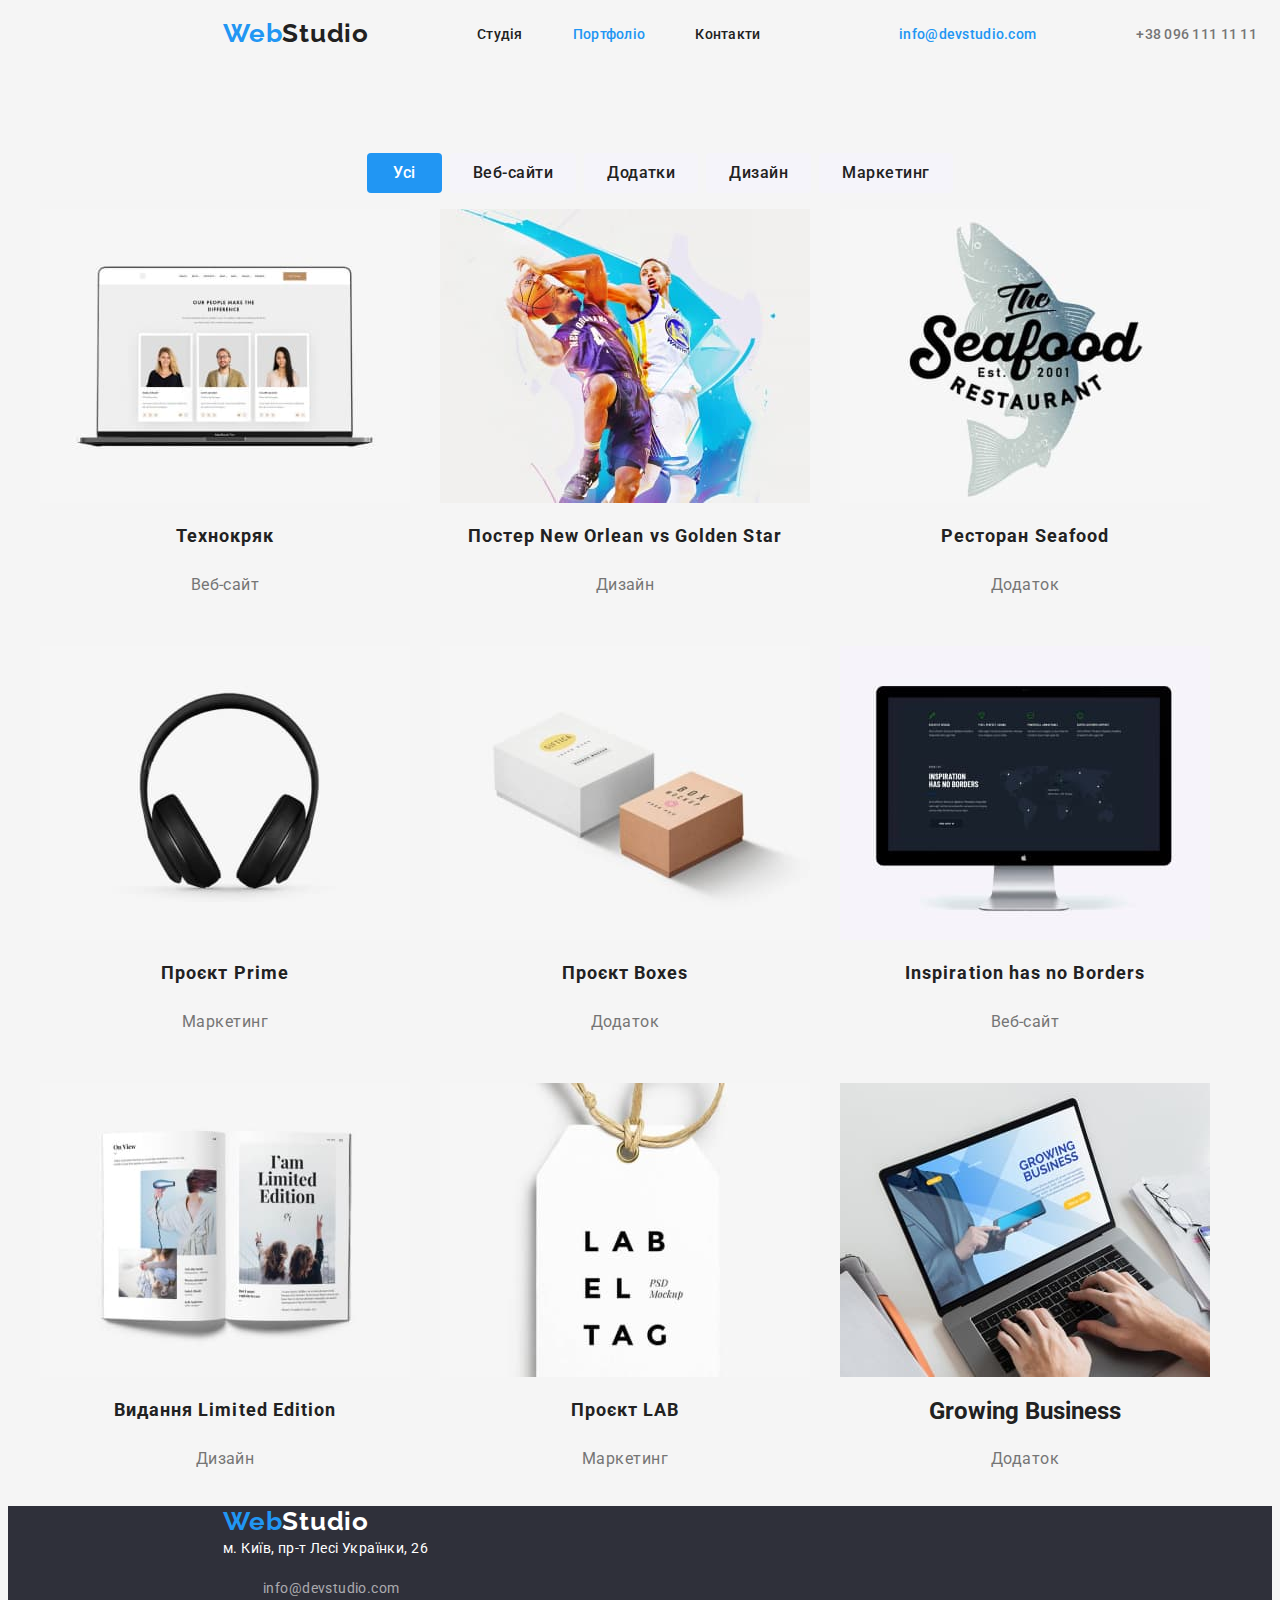
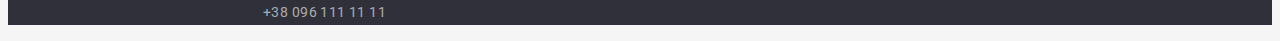
==== commit e5ea97f6: "промижковий коміт робимо пуш" ====
--- a/portfolio.html
+++ b/portfolio.html
@@ -42,64 +42,69 @@
     <main class="main">
         <section class="section-btn">
             <div class="container">
-                <ul class="section-button">
-                    <li> <button class="button" type="button">Усі</button></li>
-                    <li> <button class="btn" type="button">Веб-сайти</button></li>
-                    <li> <button class="control" type="button">Додатки</button></li>
-                    <li> <button class="dropdown" type="button">Дизайн</button></li>
-                    <li> <button class="type-btn" type="button">Маркетинг</button></li>
-                </ul>
-                <div>
-                    <div class="container">
-                        <ul class="userpic">
-                            <li class="flex-elements">
-                                <img src="./images/img_1.jpg" alt="наші люди роблять різницю" width="370">
-                                <h2 class="caption">Технокряк</h2>
-                                <p class="aside">Веб-сайт</p>
-                            </li>
-                            <li class="flex-elements">
-                                <img src="./images/img_2.jpg" alt="Постер баскетболу" width="370">
-                                <h2 class="caption">Постер New Orlean vs Golden Star</h2>
-                                <p class="aside">Дизайн</p>
-                            </li>
-                            <li class="flex-elements">
-                                <img src="./images/img_3.jpg" alt="Ресторан морской їжі" width="370">
-                                <h2 class="caption">Ресторан Seafood</h2>
-                                <p class="aside">Додаток</p>
-                            </li>
-                            <li class="flex-elements">
-                                <img src="./images/img_4.jpg" alt="чорні навушники" width="370">
-                                <h2 class="caption">Проєкт Prime</h2>
-                                <p class="aside">Маркетинг</p>
-                            </li>
-                            <li class="flex-elements">
-                                <img src="./images/img_5.jpg" alt="дві коробки" width="370">
-                                <h2 class="caption">Проєкт Boxes</h2>
-                                <p class="aside">Додаток</p>
-                            </li>
-                            <li class="flex-elements">
-                                <img src="./images/img_6.jpg" alt="чорний монітор" width="370">
-                                <h2 class="caption">Inspiration has no Borders</h2>
-                                <p class="aside">Веб-сайт</p>
-                            </li>
-                            <li class="flex-elements">
-                                <img src="./images/img_7.jpg" alt="журнал" width="370">
-                                <h2 class="caption">Видання Limited Edition</h2>
-                                <p class="aside">Дизайн</p>
-                            </li>
-                            <li class="flex-elements">
-                                <img src="./images/img_8.jpg" alt="бірка" width="370">
-                                <h2 class="caption">Проєкт LAB</h2>
-                                <p class="aside">Маркетинг</p>
-                            </li>
-                            <li class="flex-elements">
-                                <img src="./images/img_9.jpg" alt="ноутбук" width="370">
-                                <h2>Growing Business</h2>
-                                <p class="aside">Додаток</p>
-                            </li>
-                        </ul>
-                    </div>
+                <nav class="nav-button">
+                    <ul class="section-button">
+                        <li> <button class="button" type="button">Усі</button></li>
+                        <li> <button class="btn" type="button">Веб-сайти</button></li>
+                        <li> <button class="control" type="button">Додатки</button></li>
+                        <li> <button class="dropdown" type="button">Дизайн</button></li>
+                        <li> <button class="type-btn" type="button">Маркетинг</button></li>
+                    </ul>
+                </nav>
+            </div>
+
+
+            <div>
+                <div class="container">
+                    <ul class="userpic">
+                        <li class="flex-elements">
+                            <img src="./images/img_1.jpg" alt="наші люди роблять різницю" width="370">
+                            <h2 class="caption">Технокряк</h2>
+                            <p class="aside">Веб-сайт</p>
+                        </li>
+                        <li class="flex-elements">
+                            <img src="./images/img_2.jpg" alt="Постер баскетболу" width="370">
+                            <h2 class="caption">Постер New Orlean vs Golden Star</h2>
+                            <p class="aside">Дизайн</p>
+                        </li>
+                        <li class="flex-elements">
+                            <img src="./images/img_3.jpg" alt="Ресторан морской їжі" width="370">
+                            <h2 class="caption">Ресторан Seafood</h2>
+                            <p class="aside">Додаток</p>
+                        </li>
+                        <li class="flex-elements">
+                            <img src="./images/img_4.jpg" alt="чорні навушники" width="370">
+                            <h2 class="caption">Проєкт Prime</h2>
+                            <p class="aside">Маркетинг</p>
+                        </li>
+                        <li class="flex-elements">
+                            <img src="./images/img_5.jpg" alt="дві коробки" width="370">
+                            <h2 class="caption">Проєкт Boxes</h2>
+                            <p class="aside">Додаток</p>
+                        </li>
+                        <li class="flex-elements">
+                            <img src="./images/img_6.jpg" alt="чорний монітор" width="370">
+                            <h2 class="caption">Inspiration has no Borders</h2>
+                            <p class="aside">Веб-сайт</p>
+                        </li>
+                        <li class="flex-elements">
+                            <img src="./images/img_7.jpg" alt="журнал" width="370">
+                            <h2 class="caption">Видання Limited Edition</h2>
+                            <p class="aside">Дизайн</p>
+                        </li>
+                        <li class="flex-elements">
+                            <img src="./images/img_8.jpg" alt="бірка" width="370">
+                            <h2 class="caption">Проєкт LAB</h2>
+                            <p class="aside">Маркетинг</p>
+                        </li>
+                        <li class="flex-elements">
+                            <img src="./images/img_9.jpg" alt="ноутбук" width="370">
+                            <h2>Growing Business</h2>
+                            <p class="aside">Додаток</p>
+                        </li>
+                    </ul>
                 </div>
+            </div>
         </section>
 
     </main>
--- a/css/style.css
+++ b/css/style.css
@@ -500,10 +500,17 @@
 
 
 
+
 .section-button {
     display: flex;
     margin-top: 94px;
     justify-content: center;
+}
+
+/* Курсор */
+.nav-button .section-button :hover,
+.nav-button .section-button :focus {
+cursor: pointer;
 }
 
 .button {
@@ -586,6 +593,8 @@
 }
 
 
+
+
 /* параграф */
 .aside {
 
@@ -611,18 +620,19 @@
 /* Портфоліо */
 
 .userpic {
+
+    padding-left: 0;
     display: flex;
     flex-wrap: wrap;
-    justify-content: space-between;
+
 
 }
 
 .flex-elements {
-
     width: 370;
-
-
+    margin-right: 30px;
     margin-bottom: 30px;
+
 }
 
 .flex-elements:nth-child(3n) {
@@ -634,4 +644,3 @@
 }
 
 
-
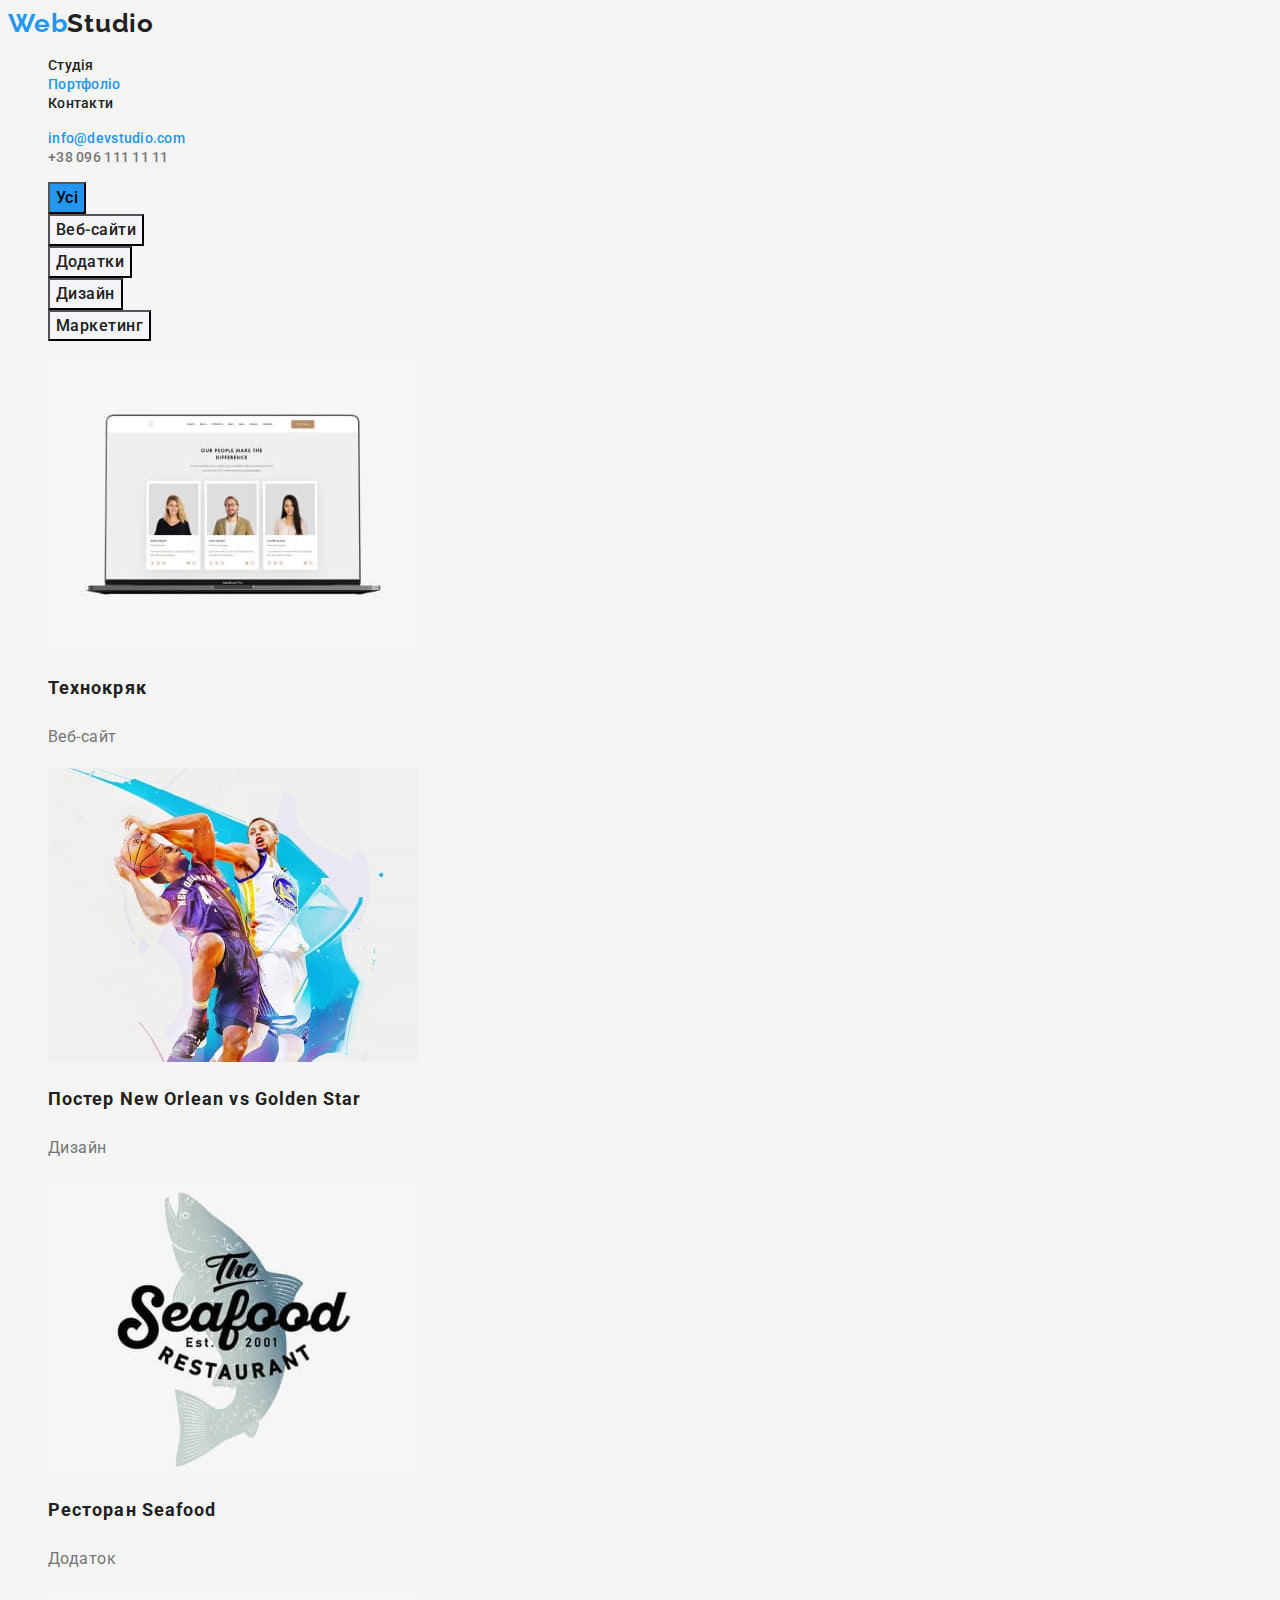
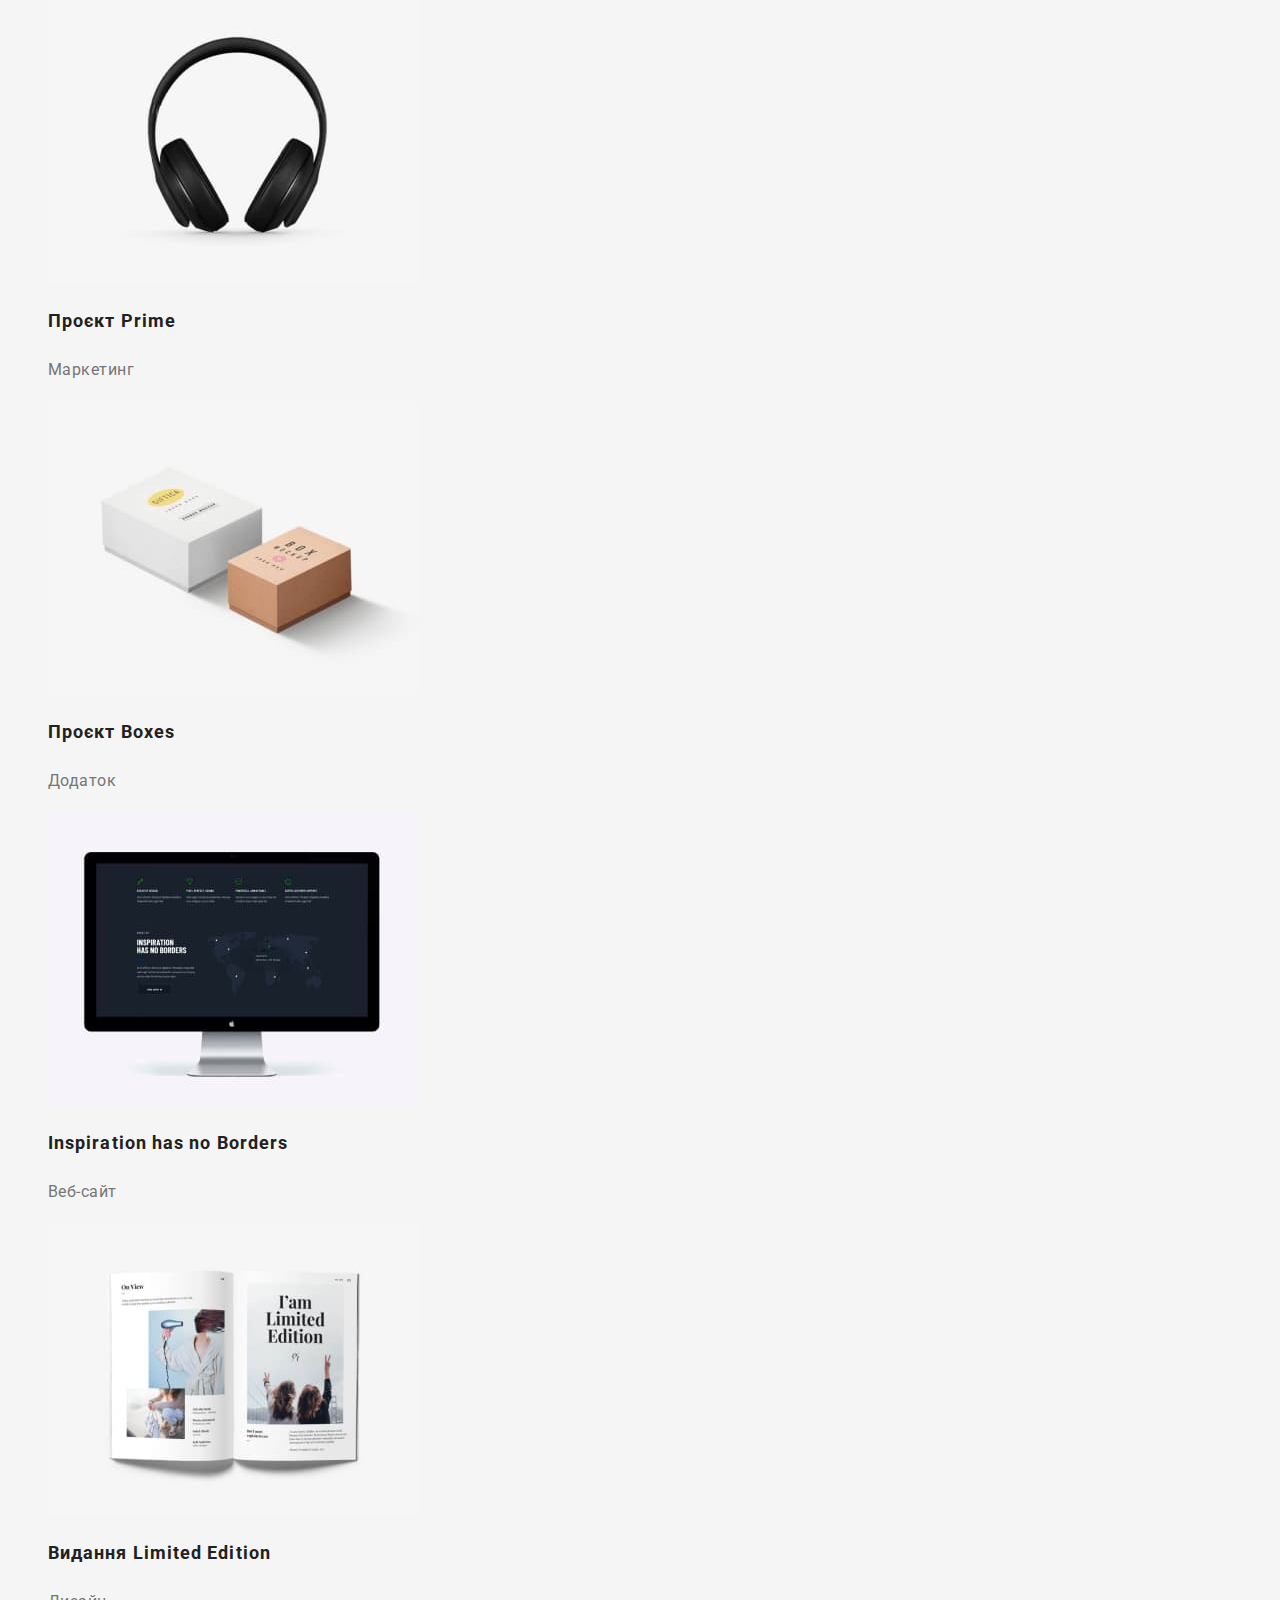
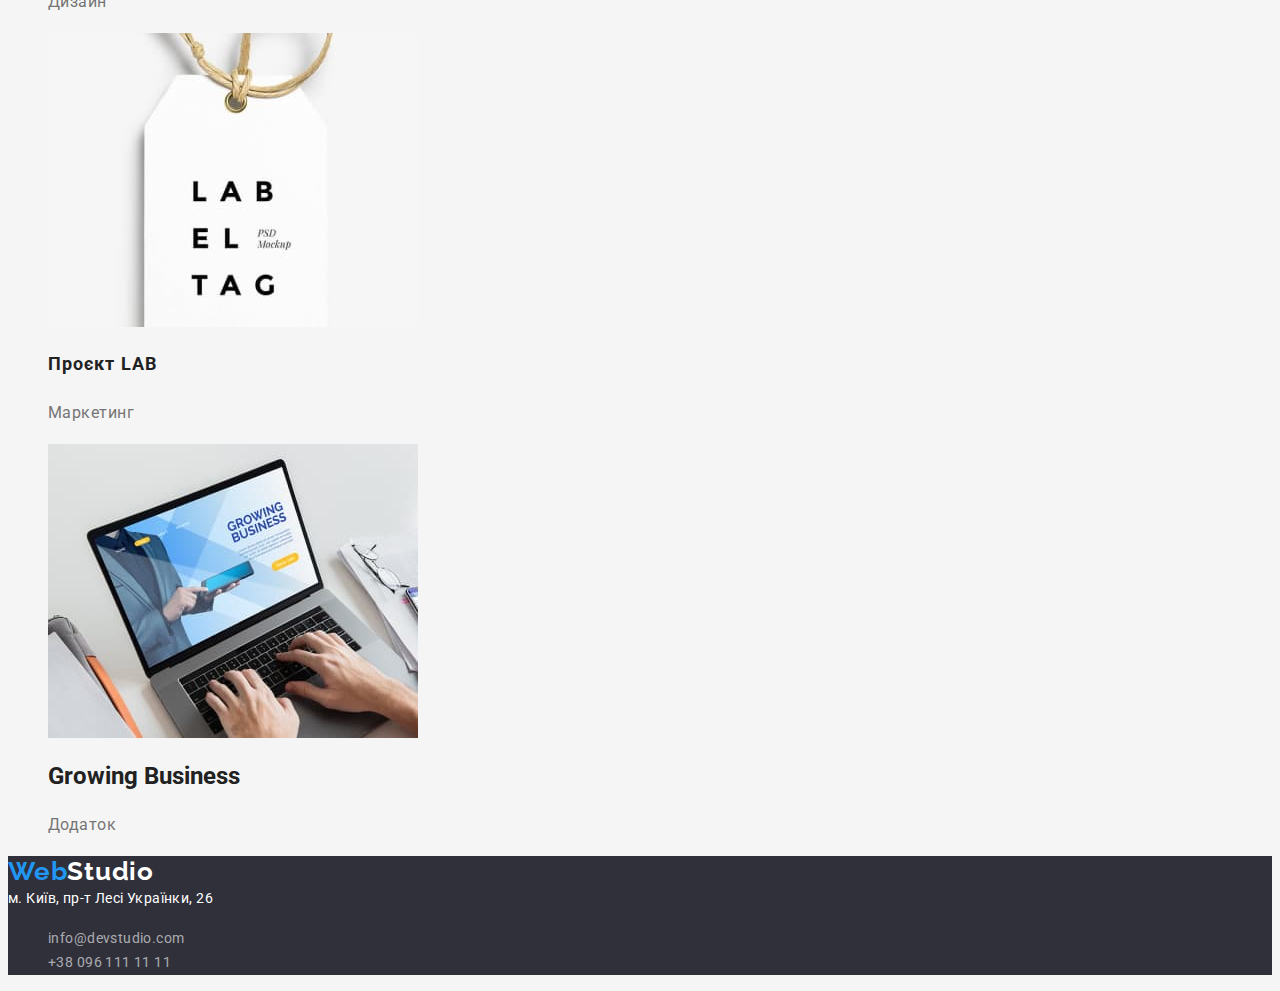
==== commit 03994e2f: "додаю 2 домашку" ====
--- a/portfolio.html
+++ b/portfolio.html
@@ -10,103 +10,88 @@
     <link
         href="https://fonts.googleapis.com/css2?family=Oleo+Script:wght@400;700&family=Raleway:wght@700&family=Roboto:wght@400;500;700;900&display=swap"
         rel="stylesheet">
-    <link rel="stylesheet" href="https://cdnjs.cloudflare.com/ajax/libs/modern-normalize/1.1.0/modern-normalize.min.css"
-        integrity="sha512-wpPYUAdjBVSE4KJnH1VR1HeZfpl1ub8YT/NKx4PuQ5NmX2tKuGu6U/JRp5y+Y8XG2tV+wKQpNHVUX03MfMFn9Q=="
-        crossorigin="anonymous" referrerpolicy="no-referrer" />
     <link rel="stylesheet" href="./css/style.css">
 </head>
 
 
 <body class="body-page">
-
-    <header class="page-header logo">
+    <header class="page-header">
         <a href="./">
             <span class="logo-web">Web</span><span class="logo-studio">Studio</span>
         </a>
-        <div class="container">
-            <nav class="nav">
-                <ul class="site-nav">
-                    <li class="item"><a href="./index.html" class="nav-studio">Студія</a></li>
-                    <li class="item"><a href="./portfolio.html" class="list-clients">Портфоліо</a></li>
-                    <li class="item"><a href="" class="nav-list-client">Контакти</a></li>
-                </ul>
+        <nav class="nav">
+            <ul class="site-nav">
+                <li><a href="./index.html" class="nav-studio">Студія</a></li>
+                <li><a href="./portfolio.html" class="list-clients">Портфоліо</a></li>
+                <li><a href="" class="nav-list-client">Контакти</a></li>
+            </ul>
 
-                <ul class="list-contacts">
-                    <li class="item"><a href="mailto:" class="contacts-link">info@devstudio.com</a></li>
-                    <li class="item"><a href="tel:+38_096_111_11_11" class="contact-link">+38 096 111 11 11</a></li>
-                </ul>
-            </nav>
-        </div>
+            <ul class="list-contacts">
+                <li><a href="mailto:" class="contacts-link">info@devstudio.com</a></li>
+                <li><a href="tel:+38_096_111_11_11" class="contact-link">+38 096 111 11 11</a></li>
+            </ul>
+        </nav>
     </header>
 
     <main class="main">
         <section class="section-btn">
-            <div class="container">
-                <nav class="nav-button">
-                    <ul class="section-button">
-                        <li> <button class="button" type="button">Усі</button></li>
-                        <li> <button class="btn" type="button">Веб-сайти</button></li>
-                        <li> <button class="control" type="button">Додатки</button></li>
-                        <li> <button class="dropdown" type="button">Дизайн</button></li>
-                        <li> <button class="type-btn" type="button">Маркетинг</button></li>
-                    </ul>
-                </nav>
-            </div>
+            <ul>
+                <li> <button class="button" type="button">Усі</button></li>
+                <li> <button class="btn" type="button">Веб-сайти</button></li>
+                <li> <button class="control" type="button">Додатки</button></li>
+                <li> <button class="dropdown" type="button">Дизайн</button></li>
+                <li> <button class="type-btn" type="button">Маркетинг</button></li>
+            </ul>
+            <div>
+                <ul>
+                    <li></li>
+                    <img src="./images/img_1.jpg" alt="наші люди роблять різницю" width="370">
+                    <h2 class="caption">Технокряк</h2>
+                    <p class="aside">Веб-сайт</p>
+                    </li>
+                    <li>
+                        <img src="./images/img_2.jpg" alt="Постер баскетболу" width="370">
+                        <h2 class="caption">Постер New Orlean vs Golden Star</h2>
+                        <p class="aside">Дизайн</p>
+                    </li>
+                    <li>
+                        <img src="./images/img_3.jpg" alt="Ресторан морской їжі" width="370">
+                        <h2 class="caption">Ресторан Seafood</h2>
+                        <p class="aside">Додаток</p>
+                    </li>
+                    <li>
+                        <img src="./images/img_4.jpg" alt="чорні навушники" width="370">
+                        <h2 class="caption">Проєкт Prime</h2>
+                        <p class="aside">Маркетинг</p>
+                    </li>
+                    <li>
+                        <img src="./images/img_5.jpg" alt="дві коробки" width="370">
+                        <h2 class="caption">Проєкт Boxes</h2>
+                        <p class="aside">Додаток</p>
+                    </li>
+                    <li>
+                        <img src="./images/img_6.jpg" alt="чорний монітор" width="370">
+                        <h2 class="caption">Inspiration has no Borders</h2>
+                        <p class="aside">Веб-сайт</p>
+                    </li>
+                    <li>
+                        <img src="./images/img_7.jpg" alt="журнал" width="370">
+                        <h2 class="caption">Видання Limited Edition</h2>
+                        <p class="aside">Дизайн</p>
+                    </li>
+                    <li>
+                        <img src="./images/img_8.jpg" alt="бірка" width="370">
+                        <h2 class="caption">Проєкт LAB</h2>
+                        <p class="aside">Маркетинг</p>
+                    </li>
 
-
-            <div>
-                <div class="container">
-                    <ul class="userpic">
-                        <li class="flex-elements">
-                            <img src="./images/img_1.jpg" alt="наші люди роблять різницю" width="370">
-                            <h2 class="caption">Технокряк</h2>
-                            <p class="aside">Веб-сайт</p>
-                        </li>
-                        <li class="flex-elements">
-                            <img src="./images/img_2.jpg" alt="Постер баскетболу" width="370">
-                            <h2 class="caption">Постер New Orlean vs Golden Star</h2>
-                            <p class="aside">Дизайн</p>
-                        </li>
-                        <li class="flex-elements">
-                            <img src="./images/img_3.jpg" alt="Ресторан морской їжі" width="370">
-                            <h2 class="caption">Ресторан Seafood</h2>
-                            <p class="aside">Додаток</p>
-                        </li>
-                        <li class="flex-elements">
-                            <img src="./images/img_4.jpg" alt="чорні навушники" width="370">
-                            <h2 class="caption">Проєкт Prime</h2>
-                            <p class="aside">Маркетинг</p>
-                        </li>
-                        <li class="flex-elements">
-                            <img src="./images/img_5.jpg" alt="дві коробки" width="370">
-                            <h2 class="caption">Проєкт Boxes</h2>
-                            <p class="aside">Додаток</p>
-                        </li>
-                        <li class="flex-elements">
-                            <img src="./images/img_6.jpg" alt="чорний монітор" width="370">
-                            <h2 class="caption">Inspiration has no Borders</h2>
-                            <p class="aside">Веб-сайт</p>
-                        </li>
-                        <li class="flex-elements">
-                            <img src="./images/img_7.jpg" alt="журнал" width="370">
-                            <h2 class="caption">Видання Limited Edition</h2>
-                            <p class="aside">Дизайн</p>
-                        </li>
-                        <li class="flex-elements">
-                            <img src="./images/img_8.jpg" alt="бірка" width="370">
-                            <h2 class="caption">Проєкт LAB</h2>
-                            <p class="aside">Маркетинг</p>
-                        </li>
-                        <li class="flex-elements">
-                            <img src="./images/img_9.jpg" alt="ноутбук" width="370">
-                            <h2>Growing Business</h2>
-                            <p class="aside">Додаток</p>
-                        </li>
-                    </ul>
-                </div>
-            </div>
+                    <img src="./images/img_9.jpg" alt="ноутбук" width="370">
+                    <h2>Growing Business</h2>
+                    <p class="aside">Додаток</p>
+                </ul>
         </section>
 
+        </div>
     </main>
 </body>
 
--- a/css/style.css
+++ b/css/style.css
@@ -14,18 +14,6 @@
 }
 a {
     text-decoration: none;
-}
-
-
-/* Свойства для корректного отображения картинок */
-img {
-	display: block;
-	max-width: 100%;
-	height: auto;
-}
-/* Свойства для обнуления курсива у address */
-address {
-	font-style: normal;
 }
 
 .vissualy-hidden {
@@ -41,28 +29,14 @@
     margin: -1px;
 }
 
-html {
-    box-sizing: border-box;
-}
-
-*,
-*::before,
-*::after {
-    box-sizing: inherit;
-}
-
 .page {
     font-family: 'Roboto';
-    background: var(--page-color);
+background: var(--page-color);
 }
 
 /* logo */
 
 .logo-web {
-        margin-left: 215px;
-        margin-top: 0;
-        margin-bottom: 20px;
-
     font-family: 'Raleway';
     color: var(--blue-color);
     font-weight: 700;
@@ -82,9 +56,7 @@
 
 
 .logo-footer {
-         margin-top: 0;
-         margin-bottom: 20px;
-        font-family: 'Raleway';
+    font-family: 'Raleway';
         color:var(--section-backghround-color);
         font-weight: 700;
         font-size: 26px;
@@ -105,40 +77,6 @@
     color: var(--blue-color);
 }
 
-
-.container {
-    text-align: center;
-    width: 1230px;
-    margin-left: auto;
-    margin-right: auto;
-    padding-left: 15px;
-    padding-right: 15px;
-}
-
-/*Logo*/
-.logo {
-    display: flex;
-    align-items: center;
-}
-
-/*Nav*/
-.nav {
-    display: flex;
-    align-items: center;
-}
-
-/* site-nav*/
-.site-nav {
-    display: flex;
-    margin-left: 93px;
-    padding: 0;
-}
-
-/* site-nav item+item*/
-.site-nav .item+.item {
-    margin-left: 50px;
-}
-
  .site-nav .nav-list {
     font-family: 'Roboto';
     color: var(--blue-color);
@@ -168,21 +106,8 @@
         letter-spacing: 0.02em;
 
  }
-    /* Контакти */
-.list-contacts {
-    display: flex;
-  margin-left: auto;
-}
-
-
-.list-contacts .item + .item {
-    margin-left: 50px;
-
-} 
-
 
  .list-contacts .contacts-link {
-    
     font-family: 'Roboto';
     color: var(--blue-color);
 
@@ -194,8 +119,6 @@
 
  }
  .list-contacts .contact-link {
-        margin-left: 50px;
-
         font-family: 'Roboto';
         color: var(--sekondary-text-color);
 
@@ -206,22 +129,14 @@
 
  }
 
-
-
  /* Шапка */
 
- .container-item {
+ .container {
             color: var(--section-backghround-color);
     background: var(--footer-color);
  }
 
-/*Ефективні рішення для вашого бізнесу*/
-
 .hero-title {
-        margin-left: auto;
-        margin-right: auto;
-        margin-bottom: 30px;
-
         font-weight: 900;
         font-size: 44px;
         line-height: 1.36 ;
@@ -231,18 +146,7 @@
 
 }
 
-/* кнопка */
 .order-button {
-    text-align: center;
-    margin-top: 30px;
-    margin-bottom: 0;
-    margin-left: auto;
-    margin-right: auto;
-    border: 1px solid transparent;
-        border-radius: 4px;
-        padding: 10px 32px;
-        box-shadow: 0px 4px 4px rgba(0, 0, 0, 0.15);
-
         font-family: 'Roboto';
         color: var(--white-color);
         background: var(--blue-color);
@@ -252,14 +156,18 @@
         letter-spacing: 0.06em;
 }
 
+.hero {
+
+    width: 1600px;
+    height: 600px;
+
+}
 
 /* Особливості */
 
-/* section */
 .section {
-    padding: 94px 0;
-
-    font-family: 'Roboto';
+    background: var(--page-color);
+font-family: 'Roboto';
     font-size: 14px;
     line-height: 1.14;
     letter-spacing: 0.03em;
@@ -267,9 +175,6 @@
 }
 
 .subtitle {
-    margin-top: 0;
-    margin-bottom: 0;
-
     color: var(--sekondary-text-color);
         font-family: 'Roboto';
         font-size: 14px;
@@ -278,17 +183,8 @@
 }
 /* УВАГА ДО ДЕТАЛЕЙ */
 
-/*subject*/
-.subject {
-    display: flex;
-}
-
 .headline {
-        margin-top: 0;
-        margin-bottom: 0;
-        padding-bottom: 10px;
-
-    font-family: 'Roboto';
+font-family: 'Roboto';
     font-weight: 700;
     font-size: 14px;
     line-height: 1.14;
@@ -296,7 +192,7 @@
 }
 
 .text {
-    font-family: 'Roboto';
+font-family: 'Roboto';
     font-weight: 400;
     font-size: 14px;
     line-height: 1.71;
@@ -355,40 +251,8 @@
 }
 
 /* Чим ми займаємося */
-
-/* зоображення*/
-
-.avatar {
-    margin-top: 0;
-    margin-bottom: 94px;
-}
-.pic {
-    padding-left: 0;
-    margin-bottom: 30px;
-}
-.img {
-    margin-left: 30px;
-}
-.picture {
-    margin-left: 30px;
-}
-
-
-
 /* Наша команда */
-
-.subject > .item {
-    display: flex;
-}
-
-.section-leader {
-    margin-left: 30px;
-}
-
 .section-bg {
-margin-top: 0;
-margin-bottom: 50px;
-
 font-family: 'Roboto';
 color: var(--primery-text-color);
 font-weight: 700;
@@ -410,11 +274,9 @@
 /* підвал*/
 
 .addres {
-    margin-left: 215px;
-    margin-bottom: 9px;
-
-    font-style: normal;
-    color: var(--section-backghround-color);
+
+font-style: normal;
+color: var(--section-backghround-color);
     font-weight: 400;
     font-size: 14px;
     line-height: 1.71;
@@ -422,42 +284,35 @@
 }
 
 .mail {
-        margin-left: 215px;
-        margin-bottom: 9px;
-
-        color: rgba(255, 255, 255, 0.6);
+
+color: rgba(255, 255, 255, 0.6);
         font-size: 14px;
         line-height: 1.71;
         letter-spacing: 0.03em;
 }
 
 .number {
-        margin-left: 215px;
-
-         color: rgba(255, 255, 255, 0.6);
+    color: rgba(255, 255, 255, 0.6);
         font-weight: 400;
         font-size: 14px;
         line-height: 1.71;
         letter-spacing: 0.03em;
 }
-.footer {
+footer {
     background-color: var(--footer-color);
 }
 
 
 /* Портфоліо */
 
-/**/
-
 .body-page {
-
     font-family: 'Roboto';
     background: var(--page-color);
     color: var(--primery-text-color);
+
 }
 
 .list-clients {
-
     color: var(--blue-color);
         font-weight: 500;
         font-size: 14px;
@@ -470,8 +325,7 @@
 }
 
 .nav-studio {
-
-        color: var(--primery-text-color);
+        color: #212121;
             font-weight: 500;
             font-size: 14px;
             line-height: 1.14;
@@ -484,7 +338,6 @@
 
 
 .nav-list-client {
-
 color: var(--primery-text-color);
         font-weight: 500;
         font-size: 14px;
@@ -498,29 +351,8 @@
 
 /* кнопки */
 
-
-
-
-.section-button {
-    display: flex;
-    margin-top: 94px;
-    justify-content: center;
-}
-
-/* Курсор */
-.nav-button .section-button :hover,
-.nav-button .section-button :focus {
-cursor: pointer;
-}
-
 .button {
-
-         border: 1px solid transparent;
-        border-radius: 4px;
-        padding: 6px 25px;  
-
         font-family: 'Roboto';
-        color: var(--section-backghround-color);
          background-color: var(--blue-color);
          font-weight: 500;
         font-size: 16px;
@@ -529,11 +361,6 @@
 }
 
 .btn {
-        margin-left: 8px;
-        border: 1px solid transparent;
-        border-radius: 4px;
-        padding: 6px 22px;
-
          font-family: 'Roboto';
          color: var(--primery-text-color);
             background: var(--button-background-color);
@@ -545,11 +372,6 @@
 }
 
 .control {
-            margin-left: 8px;
-            border: 1px solid transparent;
-            border-radius: 4px;
-            padding: 6px 22px;
-
             font-family: 'Roboto';
             color: var(--primery-text-color);
             background: var(--button-background-color);
@@ -561,11 +383,6 @@
 }
 
 .dropdown {
-            margin-left: 8px;
-            border: 1px solid transparent;
-            border-radius: 4px;
-            padding: 6px 22px;
-
             font-family: 'Roboto';
             color: var(--primery-text-color);
             background: var(--button-background-color);
@@ -577,11 +394,6 @@
 }
 
 .type-btn {
-            margin-left: 8px;
-            border: 1px solid transparent;
-            border-radius: 4px;
-            padding: 6px 22px;
-
         font-family: 'Roboto';
         color: var(--primery-text-color);
         background: var(--button-background-color);
@@ -592,12 +404,8 @@
         top: 174px;
 }
 
-
-
-
 /* параграф */
 .aside {
-
      color: var(--sekondary-text-color);
         font-weight: 400;
         font-size: 16px;
@@ -609,38 +417,9 @@
 /* Заголовок */
 
 .caption {
-
          font-family: 'Roboto';
         font-weight: 700;
         font-size: 18px;
         line-height: 2;
         letter-spacing: 0.06em;
-}
-
-/* Портфоліо */
-
-.userpic {
-
-    padding-left: 0;
-    display: flex;
-    flex-wrap: wrap;
-
-
-}
-
-.flex-elements {
-    width: 370;
-    margin-right: 30px;
-    margin-bottom: 30px;
-
-}
-
-.flex-elements:nth-child(3n) {
-    margin-right: 0;
-}
-
-.flex-elements:nth-last-child(-n+3) {
-    margin-bottom: 0;
-}
-
-
+}